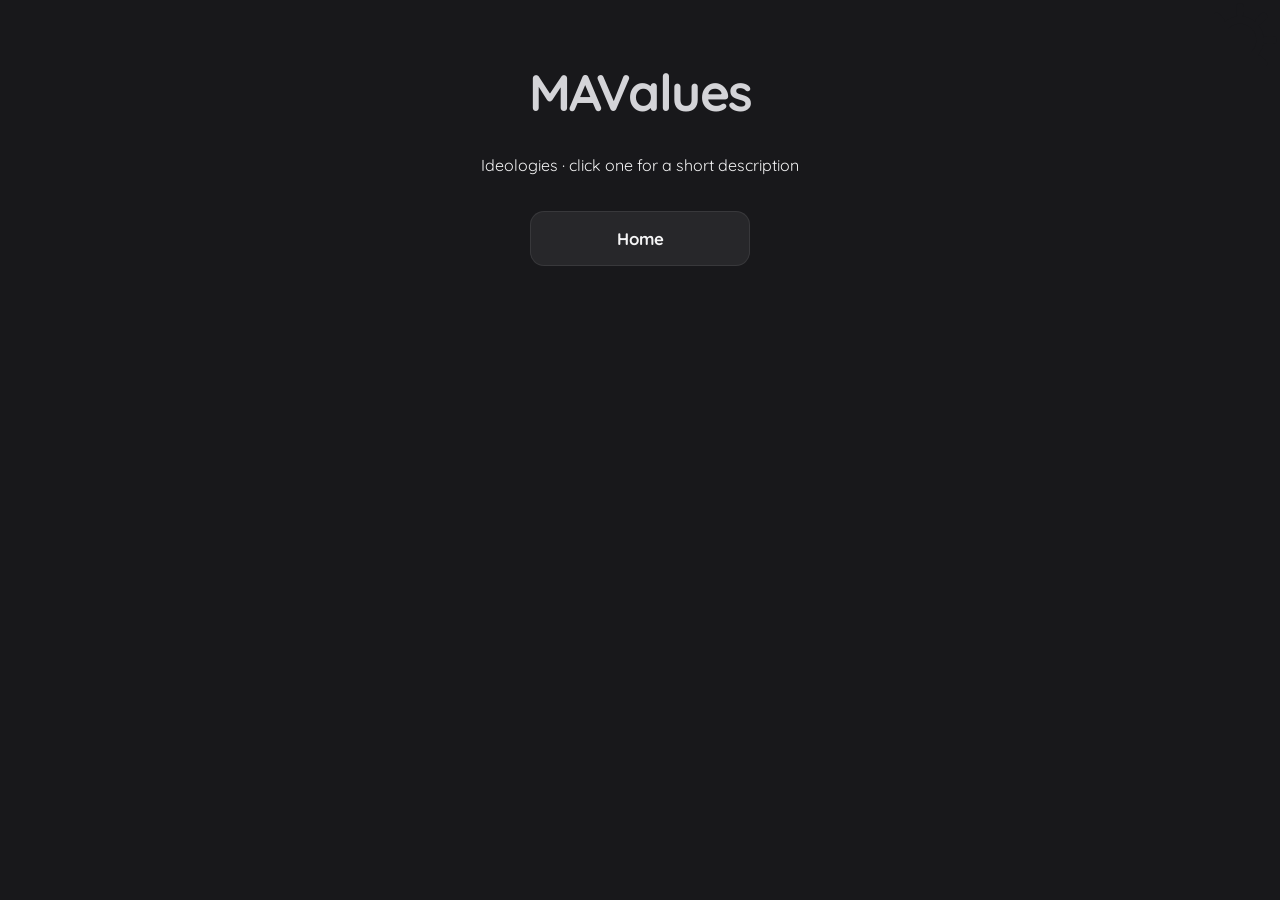
==== ideologies.html @ da21f8c7 "Create ideologies.html" ====
<!DOCTYPE html>
<html lang="en">
<head>
    <meta charset="UTF-8">
    <meta name="viewport" content="width=device-width, initial-scale=1.0">
    <title>MAValues - Ideologies</title>
    <link rel="stylesheet" href="style.css">
</head>
<body>

    <!-- Theme Toggle Corner Button -->
    <button class="theme-toggle-corner" id="theme-toggle" aria-label="Toggle theme">
        <svg viewBox="0 0 24 24">
            <path class="icon-sun" d="M12 2v2m0 16v2M4.93 4.93l1.41 1.41m11.32 11.32l1.41 1.41M2 12h2m16 0h2M4.93 19.07l1.41-1.41m11.32-11.32l1.41-1.41M12 6a6 6 0 100 12 6 6 0 000-12z"></path>
            <path class="icon-moon" d="M21 12.79A9 9 0 1111.21 3 7 7 0 0021 12.79z"></path>
        </svg>
    </button>

    <div class="main-container">
        <div class="title-container"><h1 class="brand">MAValues</h1></div>
        <p class="version-text">Ideologies &middot; click one for a short description</p>
        <div class="catalog" id="catalog"></div>
        <div class="button-container">
            <button onclick="location.href='index.html'">Home</button>
        </div>
    </div>

    <script src="data.js"></script>
    <script>
        document.getElementById('catalog').innerHTML = ideologyGroups.map(g => `
            <div class="catalog-card">
                <button class="catalog-title group-title" data-name="${g.name}" style="border-color:${g.color}">${g.name}</button>
                <div class="chip-row">
                    ${ideologies.filter(i => i.group === g.name).map(i => `<button class="chip" data-name="${i.name}" style="border-color:${i.color}">${i.name}</button>`).join('')}
                </div>
            </div>`).join('');
        document.getElementById('catalog').addEventListener('click', e => {
            const c = e.target.closest('[data-name]');
            if (c) openIdeologyInfo(c.dataset.name);
        });
    </script>
</body>
</html>
---- style.css ----
@import url('https://fonts.googleapis.com/css2?family=Quicksand:wght@300;500;700&display=swap');

:root {
    --bg-color: #18181b;
    --card-bg: #27272a;
    --text-primary: #f4f4f5;
    --text-dim: #a1a1aa;
    --accent-primary: #d4d4d8;
    --accent-soft: #71717a;
    --border-color: rgba(255, 255, 255, 0.08);
    --card-border: rgba(255, 255, 255, 0.05);
    --radius-lg: 28px;
    --radius-sm: 14px;
    --soft-shadow: 0 10px 40px rgba(0, 0, 0, 0.4);
    --hover-shadow: rgba(255, 255, 255, 0.1);
    --corner-fill: #f4f4f5;
    --corner-color: #18181b;
    --smooth-transition: all 0.35s cubic-bezier(0.23, 1, 0.32, 1);
}

[data-theme="light"] {
    --bg-color: #f4f4f6;
    --card-bg: #ffffff;
    --text-primary: #18181b;
    --text-dim: #71717a;
    --accent-primary: #27272a;
    --accent-soft: #e4e4e7;
    --border-color: rgba(0, 0, 0, 0.09);
    --card-border: rgba(0, 0, 0, 0.06);
    --soft-shadow: 0 10px 30px rgba(0, 0, 0, 0.06);
    --hover-shadow: rgba(0, 0, 0, 0.12);
    --corner-fill: #18181b;
    --corner-color: #f4f4f6;
}

.theme-toggle-corner {
    position: fixed;
    top: 0;
    right: 0;
    width: 80px;
    height: 80px;
    border: 0;
    background: transparent;
    cursor: pointer;
    z-index: 9999;
    padding: 0;
    line-height: 0;
    clip-path: polygon(0 0, 100% 0, 100% 100%);
    outline: none;
    -webkit-tap-highlight-color: transparent;
    user-select: none;
}

.theme-toggle-corner:focus,
.theme-toggle-corner:focus-visible,
.theme-toggle-corner:active {
    outline: none;
    box-shadow: none;
}

.theme-toggle-corner svg {
    width: 100%;
    height: 100%;
    fill: var(--corner-fill);
    color: var(--corner-color);
    transition: var(--smooth-transition);
}

.theme-toggle-corner:hover svg {
    transform: scale(1.06);
}

.theme-toggle-corner .icon-sun,
.theme-toggle-corner .icon-moon {
    fill: none;
    stroke: currentColor;
    stroke-width: 2.2;
    stroke-linecap: round;
    stroke-linejoin: round;
}

.theme-toggle-corner .icon-sun {
    display: block;
}
.theme-toggle-corner .icon-moon {
    display: none;
}

[data-theme="light"] .theme-toggle-corner .icon-sun {
    display: none;
}
[data-theme="light"] .theme-toggle-corner .icon-moon {
    display: block;
}

body {
    margin: 0;
    padding: 0;
    min-height: 100vh;
    font-family: 'Quicksand', sans-serif;
    background-color: var(--bg-color);
    color: var(--text-primary);
    display: flex;
    flex-direction: column;
    align-items: center;
}

.main-container {
    width: 100%;
    max-width: 1200px;
    min-height: 100vh;
    padding: 60px 24px;
    box-sizing: border-box;
    display: flex;
    flex-direction: column;
    align-items: center;
}

.title-container {
    display: flex;
    align-items: center;
    gap: 10px;
    margin-bottom: 15px;
}

h1 {
    font-weight: 700;
    font-size: 3.2rem;
    margin: 0;
    color: var(--accent-primary);
    letter-spacing: -1.5px;
    text-align: center;
}

.question-container {
    min-height: 140px;
    margin-bottom: 20px;
    display: flex;
    align-items: center;
    justify-content: center;
    width: 100%;
}

#question {
    background-color: var(--card-bg);
    padding: 35px 50px;
    border-radius: var(--radius-lg);
    font-size: 1.4rem;
    font-weight: 500;
    line-height: 1.5;
    box-shadow: var(--soft-shadow);
    max-width: 800px;
    border: 1px solid var(--card-border);
    text-align: center;
}

button {
    padding: 16px 24px;
    background-color: var(--card-bg);
    border: 1px solid var(--border-color);
    border-radius: var(--radius-sm);
    color: var(--text-primary);
    font-family: inherit;
    font-size: 1.05rem;
    font-weight: 700;
    cursor: pointer;
    transition: var(--smooth-transition);
}

button:hover {
    background-color: var(--text-primary);
    color: var(--bg-color);
    transform: translateY(-2px);
    box-shadow: 0 5px 15px var(--hover-shadow);
}

.description-box {
    background-color: var(--card-bg);
    padding: 24px 30px;
    border-radius: var(--radius-lg);
    text-align: center;
    line-height: 1.7;
    border: 1px solid var(--card-border);
    width: 100%;
    max-width: 800px;
    box-sizing: border-box;
    align-self: center;
    margin-bottom: 30px;
    box-shadow: var(--soft-shadow);
    font-size: 1.1rem;
}

#buttons {
    display: flex;
    flex-direction: column;
    gap: 12px;
    width: 100%;
    max-width: 480px;
    margin-top: 10px;
    margin-bottom: 50px;
}

.button-container {
    display: flex;
    flex-direction: column;
    align-items: center;
    gap: 15px;
    margin-top: 20px;
    margin-bottom: 40px;
    width: 100%;
}

.button-container button {
    width: auto;
    min-width: 220px;
    max-width: 400px;
    text-align: center;
}

.main-results-wrapper {
    display: flex;
    flex-direction: column;
    align-items: center;
    justify-content: center;
    width: 100%;
    padding: 20px 0;
}

#results-container {
    display: grid;
    grid-template-columns: repeat(3, 140px);
    justify-content: center;
    gap: 24px 30px;
    margin-top: 20px;
    margin-bottom: 35px;
    width: 100%;
    box-sizing: border-box;
}

.result-item {
    display: flex;
    flex-direction: column;
    align-items: center;
    justify-content: flex-start;
    width: 140px;
    box-sizing: border-box;
    transition: var(--smooth-transition);
}

.result-icon {
    width: 85px;
    height: 85px;
    border-radius: 50%;
    margin-bottom: 12px;
    box-shadow: 0 5px 15px rgba(0, 0, 0, 0.3);
    transition: var(--smooth-transition);
}

.result-item:hover .result-icon {
    transform: scale(1.08);
}

.result-text {
    font-size: 0.82rem;
    font-weight: 700;
    line-height: 1.25;
    color: var(--text-dim);
    text-transform: uppercase;
    text-align: center;
    width: 100%;
    margin: 0;
}

.label-bubble {
    display: inline-block;
    padding: 14px 40px;
    border-radius: 50px;
    font-weight: 700;
    font-size: 1.8rem;
    color: #ffffff;
    margin: 15px 0;
    box-shadow: 0 4px 20px rgba(0, 0, 0, 0.3);
    text-align: center;
}

.result-header-text {
    font-size: 1.1rem;
    color: var(--text-dim);
    font-weight: 700;
    margin-top: 15px;
    text-transform: uppercase;
    letter-spacing: 1px;
}

@media (max-width: 800px) {
    #results-container {
        grid-template-columns: repeat(3, minmax(0, 1fr));
        gap: 20px 10px;
        max-width: 420px;
    }
    .result-item {
        width: 100% !important;
        max-width: 105px;
    }
    .result-icon {
        width: 70px;
        height: 70px;
    }
    .result-text {
        font-size: 0.68rem;
    }
    h1 {
        font-size: 2.3rem;
    }
}
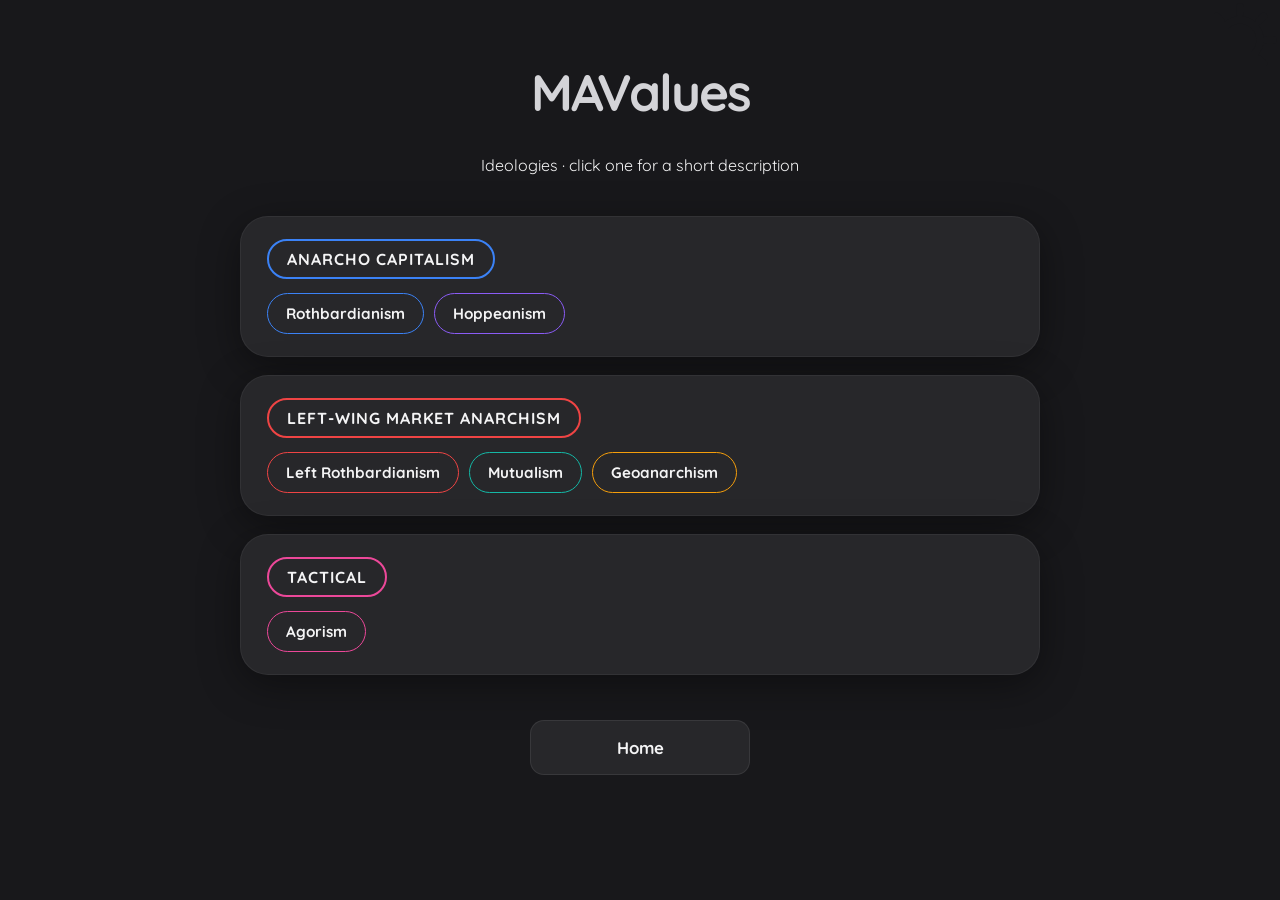
==== commit 1e4bef49: "Update ideologies.html" ====
--- a/ideologies.html
+++ b/ideologies.html
@@ -4,7 +4,501 @@
     <meta charset="UTF-8">
     <meta name="viewport" content="width=device-width, initial-scale=1.0">
     <title>MAValues - Ideologies</title>
-    <link rel="stylesheet" href="style.css">
+    <style>
+@import url('https://fonts.googleapis.com/css2?family=Quicksand:wght@300;500;700&display=swap');
+
+:root {
+    --bg-color: #18181b;
+    --card-bg: #27272a;
+    --text-primary: #f4f4f5;
+    --text-dim: #a1a1aa;
+    --accent-primary: #d4d4d8;
+    --accent-soft: #71717a;
+    --border-color: rgba(255, 255, 255, 0.08);
+    --card-border: rgba(255, 255, 255, 0.05);
+    --radius-lg: 28px;
+    --radius-sm: 14px;
+    --soft-shadow: 0 10px 40px rgba(0, 0, 0, 0.4);
+    --hover-shadow: rgba(255, 255, 255, 0.1);
+    --corner-fill: #f4f4f5;
+    --corner-color: #18181b;
+    --smooth-transition: all 0.35s cubic-bezier(0.23, 1, 0.32, 1);
+}
+
+[data-theme="light"] {
+    --bg-color: #f4f4f6;
+    --card-bg: #ffffff;
+    --text-primary: #18181b;
+    --text-dim: #71717a;
+    --accent-primary: #27272a;
+    --accent-soft: #e4e4e7;
+    --border-color: rgba(0, 0, 0, 0.09);
+    --card-border: rgba(0, 0, 0, 0.06);
+    --soft-shadow: 0 10px 30px rgba(0, 0, 0, 0.06);
+    --hover-shadow: rgba(0, 0, 0, 0.12);
+    --corner-fill: #18181b;
+    --corner-color: #f4f4f6;
+}
+
+.theme-toggle-corner {
+    position: fixed;
+    top: 0;
+    right: 0;
+    width: 80px;
+    height: 80px;
+    border: 0;
+    background: transparent;
+    cursor: pointer;
+    z-index: 9999;
+    padding: 0;
+    line-height: 0;
+    clip-path: polygon(0 0, 100% 0, 100% 100%);
+    outline: none;
+    -webkit-tap-highlight-color: transparent;
+    user-select: none;
+}
+
+.theme-toggle-corner:focus,
+.theme-toggle-corner:focus-visible,
+.theme-toggle-corner:active {
+    outline: none;
+    box-shadow: none;
+}
+
+.theme-toggle-corner svg {
+    width: 100%;
+    height: 100%;
+    fill: var(--corner-fill);
+    color: var(--corner-color);
+    transition: var(--smooth-transition);
+}
+
+.theme-toggle-corner:hover svg {
+    transform: scale(1.06);
+}
+
+.theme-toggle-corner .icon-sun,
+.theme-toggle-corner .icon-moon {
+    fill: none;
+    stroke: currentColor;
+    stroke-width: 2.2;
+    stroke-linecap: round;
+    stroke-linejoin: round;
+}
+
+.theme-toggle-corner .icon-sun {
+    display: block;
+}
+.theme-toggle-corner .icon-moon {
+    display: none;
+}
+
+[data-theme="light"] .theme-toggle-corner .icon-sun {
+    display: none;
+}
+[data-theme="light"] .theme-toggle-corner .icon-moon {
+    display: block;
+}
+
+body {
+    margin: 0;
+    padding: 0;
+    min-height: 100vh;
+    font-family: 'Quicksand', sans-serif;
+    background-color: var(--bg-color);
+    color: var(--text-primary);
+    display: flex;
+    flex-direction: column;
+    align-items: center;
+}
+
+.main-container {
+    width: 100%;
+    max-width: 1200px;
+    min-height: 100vh;
+    padding: 60px 24px;
+    box-sizing: border-box;
+    display: flex;
+    flex-direction: column;
+    align-items: center;
+}
+
+.title-container {
+    display: flex;
+    align-items: center;
+    gap: 10px;
+    margin-bottom: 15px;
+}
+
+h1 {
+    font-weight: 700;
+    font-size: 3.2rem;
+    margin: 0;
+    color: var(--accent-primary);
+    letter-spacing: -1.5px;
+    text-align: center;
+}
+
+.question-container {
+    min-height: 140px;
+    margin-bottom: 20px;
+    display: flex;
+    align-items: center;
+    justify-content: center;
+    width: 100%;
+}
+
+#question {
+    background-color: var(--card-bg);
+    padding: 35px 50px;
+    border-radius: var(--radius-lg);
+    font-size: 1.4rem;
+    font-weight: 500;
+    line-height: 1.5;
+    box-shadow: var(--soft-shadow);
+    max-width: 800px;
+    border: 1px solid var(--card-border);
+    text-align: center;
+}
+
+button {
+    padding: 16px 24px;
+    background-color: var(--card-bg);
+    border: 1px solid var(--border-color);
+    border-radius: var(--radius-sm);
+    color: var(--text-primary);
+    font-family: inherit;
+    font-size: 1.05rem;
+    font-weight: 700;
+    cursor: pointer;
+    transition: var(--smooth-transition);
+}
+
+button:hover {
+    background-color: var(--text-primary);
+    color: var(--bg-color);
+    transform: translateY(-2px);
+    box-shadow: 0 5px 15px var(--hover-shadow);
+}
+
+.description-box {
+    background-color: var(--card-bg);
+    padding: 24px 30px;
+    border-radius: var(--radius-lg);
+    text-align: center;
+    line-height: 1.7;
+    border: 1px solid var(--card-border);
+    width: 100%;
+    max-width: 800px;
+    box-sizing: border-box;
+    align-self: center;
+    margin-bottom: 30px;
+    box-shadow: var(--soft-shadow);
+    font-size: 1.1rem;
+}
+
+#buttons {
+    display: flex;
+    flex-direction: column;
+    gap: 12px;
+    width: 100%;
+    max-width: 480px;
+    margin-top: 10px;
+    margin-bottom: 50px;
+}
+
+.button-container {
+    display: flex;
+    flex-direction: column;
+    align-items: center;
+    gap: 15px;
+    margin-top: 20px;
+    margin-bottom: 40px;
+    width: 100%;
+}
+
+.button-container button {
+    width: auto;
+    min-width: 220px;
+    max-width: 400px;
+    text-align: center;
+}
+
+.main-results-wrapper {
+    display: flex;
+    flex-direction: column;
+    align-items: center;
+    justify-content: center;
+    width: 100%;
+    padding: 20px 0;
+}
+
+#results-container {
+    display: grid;
+    grid-template-columns: repeat(3, 140px);
+    justify-content: center;
+    gap: 24px 30px;
+    margin-top: 20px;
+    margin-bottom: 35px;
+    width: 100%;
+    box-sizing: border-box;
+}
+
+.result-item {
+    display: flex;
+    flex-direction: column;
+    align-items: center;
+    justify-content: flex-start;
+    width: 140px;
+    box-sizing: border-box;
+    transition: var(--smooth-transition);
+}
+
+.result-icon {
+    width: 85px;
+    height: 85px;
+    border-radius: 50%;
+    margin-bottom: 12px;
+    box-shadow: 0 5px 15px rgba(0, 0, 0, 0.3);
+    transition: var(--smooth-transition);
+}
+
+.result-item:hover .result-icon {
+    transform: scale(1.08);
+}
+
+.result-text {
+    font-size: 0.82rem;
+    font-weight: 700;
+    line-height: 1.25;
+    color: var(--text-dim);
+    text-transform: uppercase;
+    text-align: center;
+    width: 100%;
+    margin: 0;
+}
+
+.label-bubble {
+    display: inline-block;
+    padding: 14px 40px;
+    border-radius: 50px;
+    font-weight: 700;
+    font-size: 1.8rem;
+    color: #ffffff;
+    margin: 15px 0;
+    box-shadow: 0 4px 20px rgba(0, 0, 0, 0.3);
+    text-align: center;
+}
+
+.result-header-text {
+    font-size: 1.1rem;
+    color: var(--text-dim);
+    font-weight: 700;
+    margin-top: 15px;
+    text-transform: uppercase;
+    letter-spacing: 1px;
+}
+
+@media (max-width: 800px) {
+    #results-container {
+        grid-template-columns: repeat(3, minmax(0, 1fr));
+        gap: 20px 10px;
+        max-width: 420px;
+    }
+    .result-item {
+        width: 100% !important;
+        max-width: 105px;
+    }
+    .result-icon {
+        width: 70px;
+        height: 70px;
+    }
+    .result-text {
+        font-size: 0.68rem;
+    }
+    h1 {
+        font-size: 2.3rem;
+    }
+}
+
+/* ---------- MAValues additions ---------- */
+.brand {
+    letter-spacing: -2px;
+}
+
+.results-heading {
+    font-weight: 700;
+    font-size: 1.6rem;
+    margin: 0 0 6px;
+    color: var(--text-primary);
+    text-align: center;
+}
+
+.result-item,
+.label-bubble,
+.bar-row,
+.chip {
+    cursor: pointer;
+}
+
+.result-text {
+    text-transform: none;
+    font-size: 0.9rem;
+    color: var(--text-primary);
+}
+
+.bars {
+    width: 100%;
+    max-width: 320px;
+    margin: 0 auto;
+}
+
+.bar-row {
+    margin: 8px 0;
+    text-align: left;
+}
+
+.bar-label {
+    display: flex;
+    justify-content: space-between;
+    font-size: 0.85rem;
+    color: var(--text-primary);
+}
+
+.bar-track {
+    height: 6px;
+    border-radius: 3px;
+    background: rgba(128, 128, 128, 0.25);
+    overflow: hidden;
+}
+
+.bar-fill {
+    height: 100%;
+}
+
+/* Values / Ideologies screens */
+.catalog {
+    width: 100%;
+    max-width: 800px;
+    display: flex;
+    flex-direction: column;
+    gap: 18px;
+    margin: 25px 0;
+}
+
+.catalog-card {
+    background-color: var(--card-bg);
+    border: 1px solid var(--card-border);
+    border-radius: var(--radius-lg);
+    box-shadow: var(--soft-shadow);
+    padding: 22px 26px;
+}
+
+.catalog-title {
+    font-size: 0.95rem;
+    font-weight: 700;
+    text-transform: uppercase;
+    letter-spacing: 1px;
+    color: var(--text-dim);
+    margin-bottom: 14px;
+}
+
+.group-title {
+    background: transparent;
+    border-width: 2px;
+    border-style: solid;
+    color: var(--text-primary);
+    padding: 8px 18px;
+    border-radius: 50px;
+    font-size: 1rem;
+}
+
+.chip-row {
+    display: flex;
+    flex-wrap: wrap;
+    gap: 10px;
+}
+
+.chip {
+    padding: 10px 18px;
+    font-size: 0.95rem;
+    border-radius: 50px;
+}
+
+/* Popup menu */
+.info-overlay {
+    position: fixed;
+    inset: 0;
+    background: rgba(0, 0, 0, 0.45);
+    display: flex;
+    align-items: center;
+    justify-content: center;
+    z-index: 10000;
+    padding: 20px;
+    box-sizing: border-box;
+}
+
+.info-menu {
+    position: relative;
+    background-color: var(--card-bg);
+    color: var(--text-primary);
+    border: 1px solid var(--card-border);
+    border-radius: var(--radius-lg);
+    box-shadow: var(--soft-shadow);
+    width: 100%;
+    max-width: 380px;
+    padding: 26px 26px 22px;
+    box-sizing: border-box;
+    overflow: hidden;
+    text-align: left;
+}
+
+.info-bar {
+    position: absolute;
+    top: 0;
+    left: 0;
+    right: 0;
+    height: 6px;
+}
+
+.info-close {
+    position: absolute;
+    top: 12px;
+    right: 12px;
+    padding: 0;
+    width: 32px;
+    height: 32px;
+    border-radius: 50%;
+    font-size: 1.3rem;
+    line-height: 1;
+}
+
+.info-title {
+    font-size: 1.3rem;
+    font-weight: 700;
+    padding-right: 34px;
+}
+
+.info-sub {
+    font-size: 0.75rem;
+    font-weight: 700;
+    text-transform: uppercase;
+    letter-spacing: 1px;
+    color: var(--text-dim);
+    margin-top: 4px;
+}
+
+.info-desc {
+    font-size: 1rem;
+    line-height: 1.6;
+    margin: 14px 0 0;
+}
+
+@media (max-width: 800px) {
+    .result-text { font-size: 0.75rem; }
+}
+
+</style>
 </head>
 <body>
 
@@ -25,7 +519,167 @@
         </div>
     </div>
 
-    <script src="data.js"></script>
+    <script>
+// ======================================================================
+// MAValues shared data: categories, values, ideologies, people, popup menu
+// ======================================================================
+
+const categoryNames = {
+    culture: "Culture", property: "Property", ip: "Intellectual Property",
+    capital: "Capital and Wealth", workplace: "Workplace Structure",
+    tactic: "Tactic", price: "Price determination"
+};
+
+// Categories and their values (exactly as specified) + short descriptions
+const categoryValues = {
+    culture: [
+        { name: "Progressive", desc: "Society should keep moving forward and leave outdated traditions behind in favour of greater liberty." },
+        { name: "Moderate", desc: "Progress is welcome, but cultural bonds and inherited customs still matter and should be preserved." },
+        { name: "Conservatve", desc: "Social change should be slowed or resisted; tradition and established norms are worth defending." },
+        { name: "Traditionalist", desc: "Society should return to the lifestyle and values of our ancestors." }
+    ],
+    property: [
+        { name: "Georgism", desc: "Unused natural land belongs to everyone equally; those who hold it exclusively owe the community for that privilege." },
+        { name: "Lockean Homesteading", desc: "Unowned land becomes property by mixing your labour with it, and ownership then stays with you, even if you stop using it." },
+        { name: "Constructive Occupancy", desc: "Abandoned land can be re-homesteaded by someone else, even if it is still claimed by an owner who does not use it." },
+        { name: "Occupancy & Use", desc: "Property is legitimate only while you actually occupy and use it; absentee landlords have no valid claim." }
+    ],
+    ip: [
+        { name: "Anti-IP", desc: "Ideas are not scarce, so nobody should be able to restrict what others produce or use. Patents and copyrights are illegitimate." },
+        { name: "Propertiary IP", desc: "Creators own what they create and others should not copy it without the creator's consent." }
+    ],
+    capital: [
+        { name: "Freed Markets", desc: "Today's capitalism is a product of statism and causes inequality; removing state privilege lets free markets spread wealth and power." },
+        { name: "Full Capitalism", desc: "Capitalism is simply voluntary exchange between individuals; big companies would adapt or collapse in a free society, and their owners are legitimate." },
+        { name: "Cronyism", desc: "Powerful companies may rely on the state to protect themselves and restrict their rivals." }
+    ],
+    workplace: [
+        { name: "Hierarchial", desc: "The current boss-and-employee workplace structure should be kept." },
+        { name: "Horizontal Self-Employment", desc: "Workers are their own bosses, working independently or in flat co-operatives and collectively hiring and firing within their sector." },
+        { name: "Democratic Workplace", desc: "Workers should democratically elect their bosses every few years." },
+        { name: "Unionism", desc: "Worker unions are preferable to individual labour; workers bargain and organise collectively." }
+    ],
+    tactic: [
+        { name: "Counter Economics", desc: "Starve the state by trading in the black and grey market and ignoring its rules and taxes." },
+        { name: "Revolution", desc: "The state must be overthrown directly rather than slowly starved or reformed." },
+        { name: "Democracy", desc: "Use the present political landscape: popularise the ideas through elections and the democratic system." }
+    ],
+    price: [
+        { name: "Supply & Demand", desc: "Prices are set by buyers and sellers through the market." },
+        { name: "Labor Input", desc: "Prices should be determined by how much labour is put into a product." }
+    ]
+};
+
+// Quick lookup: value name -> description
+const valueDescriptions = {};
+for (const k in categoryValues) categoryValues[k].forEach(v => valueDescriptions[v.name] = v.desc);
+
+// Ideologies. A profile value can be an array = several acceptable positions.
+const ideologies = [
+    { name: "Rothbardianism", color: "#3b82f6", group: "Anarcho Capitalism",
+      desc: "Anarcho-capitalism in the tradition of Murray Rothbard: natural-law property rights, strict Lockean homesteading, and private firms in a fully free market.",
+      profile: { culture: "Moderate", property: "Lockean Homesteading", ip: "Anti-IP", capital: "Full Capitalism", workplace: "Hierarchial", tactic: "Counter Economics", price: "Supply & Demand" } },
+    { name: "Hoppeanism", color: "#8b5cf6", group: "Anarcho Capitalism",
+      desc: "Anarcho-capitalism in the tradition of Hans-Hermann Hoppe: private property with a strongly traditionalist view of culture and social order.",
+      profile: { culture: "Traditionalist", property: "Lockean Homesteading", ip: "Anti-IP", capital: "Full Capitalism", workplace: "Hierarchial", tactic: "Counter Economics", price: "Supply & Demand" } },
+    { name: "Left Rothbardianism", color: "#ef4444", group: "Left-Wing Market Anarchism",
+      desc: "Keeps Rothbardian homesteading and market exchange but pairs them with progressive culture, freed markets and independent, self-managed work.",
+      profile: { culture: "Progressive", property: ["Lockean Homesteading", "Constructive Occupancy"], ip: "Anti-IP", capital: "Freed Markets", workplace: "Horizontal Self-Employment", tactic: "Counter Economics", price: "Supply & Demand" } },
+    { name: "Mutualism", color: "#14b8a6", group: "Left-Wing Market Anarchism",
+      desc: "Market anarchism built on occupancy-and-use property, worker associations and the idea that prices should reflect the labour put into goods.",
+      profile: { culture: ["Progressive", "Moderate"], property: "Occupancy & Use", ip: "Anti-IP", capital: "Freed Markets", workplace: ["Democratic Workplace", "Unionism"], tactic: ["Democracy", "Counter Economics"], price: "Labor Input" } },
+    { name: "Geoanarchism", color: "#f59e0b", group: "Left-Wing Market Anarchism",
+      desc: "Market anarchism that treats land as a common inheritance: unused natural land belongs to everyone equally, as in Georgism.",
+      profile: { culture: "Moderate", property: "Georgism", ip: "Anti-IP", capital: "Freed Markets", workplace: "Horizontal Self-Employment", tactic: "Counter Economics", price: "Supply & Demand" } },
+    { name: "Agorism", color: "#ec4899", group: "Tactical",
+      desc: "A strategy-first ideology: build a stateless society through counter-economics, trading on the black market until the state is starved.",
+      profile: { culture: "Moderate", property: "Occupancy & Use", ip: "Anti-IP", capital: "Freed Markets", workplace: "Horizontal Self-Employment", tactic: "Counter Economics", price: "Supply & Demand" } }
+];
+
+// The three ideology groups shown on the Ideologies screen
+const ideologyGroups = [
+    { name: "Anarcho Capitalism", color: "#3b82f6",
+      desc: "Stateless society organised around private property, full capitalism and voluntary exchange, with hierarchical firms seen as legitimate." },
+    { name: "Left-Wing Market Anarchism", color: "#ef4444",
+      desc: "Markets without a state, combined with a critique of today's capitalism, concern for equality, and more worker-friendly and land-friendly property norms." },
+    { name: "Tactical", color: "#ec4899",
+      desc: "Ideologies defined mainly by how to reach a free society (the strategy) rather than by a particular property or workplace system." }
+];
+
+// People shown in results
+const people = [
+    { name: "Hans-Hermann Hoppe", color: "#8b5cf6",
+      desc: "Austrian-school economist and philosopher; anarcho-capitalist known for his argumentation ethics and traditionalist social views.",
+      profile: { culture: "Traditionalist", property: "Lockean Homesteading", ip: "Anti-IP", capital: "Full Capitalism", workplace: "Hierarchial", tactic: "Counter Economics", price: "Supply & Demand" } },
+    { name: "Murray Rothbard", color: "#3b82f6",
+      desc: "Economist and political theorist who founded modern anarcho-capitalism, combining Austrian economics with natural-rights property theory.",
+      profile: { culture: "Moderate", property: "Lockean Homesteading", ip: "Anti-IP", capital: "Full Capitalism", workplace: "Hierarchial", tactic: ["Democracy", "Counter Economics"], price: "Supply & Demand" } },
+    { name: "SEK3", color: "#ec4899",
+      desc: "Samuel Edward Konkin III, founder of agorism and the theory of counter-economics as a path to a stateless society.",
+      profile: { culture: "Progressive", property: "Lockean Homesteading", ip: "Anti-IP", capital: "Freed Markets", workplace: "Horizontal Self-Employment", tactic: "Counter Economics", price: "Supply & Demand" } },
+    { name: "Proudhon", color: "#14b8a6",
+      desc: "Pierre-Joseph Proudhon, the first self-declared anarchist and father of mutualism, famous for \"property is theft\" and for worker associations.",
+      profile: { culture: "Conservatve", property: "Occupancy & Use", ip: "Anti-IP", capital: "Freed Markets", workplace: ["Democratic Workplace", "Unionism"], tactic: "Democracy", price: "Labor Input" } },
+    { name: "Benjamin Tucker", color: "#f59e0b",
+      desc: "American individualist anarchist and editor of Liberty; defended mutual banking, the labour theory of value and the \"cost the limit of price\" principle.",
+      profile: { culture: "Moderate", property: "Occupancy & Use", ip: ["Anti-IP", "Propertiary IP"], capital: "Freed Markets", workplace: "Horizontal Self-Employment", tactic: "Counter Economics", price: "Labor Input" } },
+    { name: "Ludwig von Mises", color: "#22c55e",
+      desc: "Leading Austrian-school economist and classical liberal who defended free markets and economic calculation, though he was not an anarchist.",
+      profile: { culture: "Moderate", property: "Lockean Homesteading", ip: "Propertiary IP", capital: "Full Capitalism", workplace: "Hierarchial", tactic: "Democracy", price: "Supply & Demand" } }
+];
+
+// ---------------- Popup menu (click a value / ideology / person) ----------------
+function openInfo(title, subtitle, desc, color) {
+    closeInfo();
+    const overlay = document.createElement('div');
+    overlay.className = 'info-overlay';
+    overlay.id = 'info-overlay';
+    overlay.innerHTML = `
+        <div class="info-menu" role="dialog" aria-modal="true">
+            <div class="info-bar" style="background:${color || 'var(--accent-soft)'}"></div>
+            <button class="info-close" aria-label="Close">&times;</button>
+            <div class="info-title"></div>
+            ${subtitle ? '<div class="info-sub"></div>' : ''}
+            <p class="info-desc"></p>
+        </div>`;
+    overlay.querySelector('.info-title').textContent = title;
+    if (subtitle) overlay.querySelector('.info-sub').textContent = subtitle;
+    overlay.querySelector('.info-desc').textContent = desc;
+    overlay.addEventListener('click', e => { if (e.target === overlay) closeInfo(); });
+    overlay.querySelector('.info-close').addEventListener('click', closeInfo);
+    document.body.appendChild(overlay);
+}
+function closeInfo() {
+    const o = document.getElementById('info-overlay');
+    if (o) o.remove();
+}
+document.addEventListener('keydown', e => { if (e.key === 'Escape') closeInfo(); });
+
+const openValueInfo = (name, catKey) => openInfo(name, catKey ? categoryNames[catKey] : "Value", valueDescriptions[name] || "", null);
+const openIdeologyInfo = name => {
+    const i = ideologies.find(x => x.name === name);
+    if (i) return openInfo(i.name, "Ideology · " + i.group, i.desc, i.color);
+    const g = ideologyGroups.find(x => x.name === name);
+    if (g) openInfo(g.name, "Ideology group", g.desc, g.color);
+};
+const openPersonInfo = name => {
+    const p = people.find(x => x.name === name);
+    if (p) openInfo(p.name, "Person", p.desc, p.color);
+};
+
+// Theme toggle (shared)
+(function () {
+    const themeToggle = document.getElementById('theme-toggle');
+    const htmlElement = document.documentElement;
+    htmlElement.setAttribute('data-theme', localStorage.getItem('theme') || 'dark');
+    if (themeToggle) themeToggle.addEventListener('click', () => {
+        const next = htmlElement.getAttribute('data-theme') === 'dark' ? 'light' : 'dark';
+        htmlElement.setAttribute('data-theme', next);
+        localStorage.setItem('theme', next);
+    });
+})();
+
+</script>
     <script>
         document.getElementById('catalog').innerHTML = ideologyGroups.map(g => `
             <div class="catalog-card">
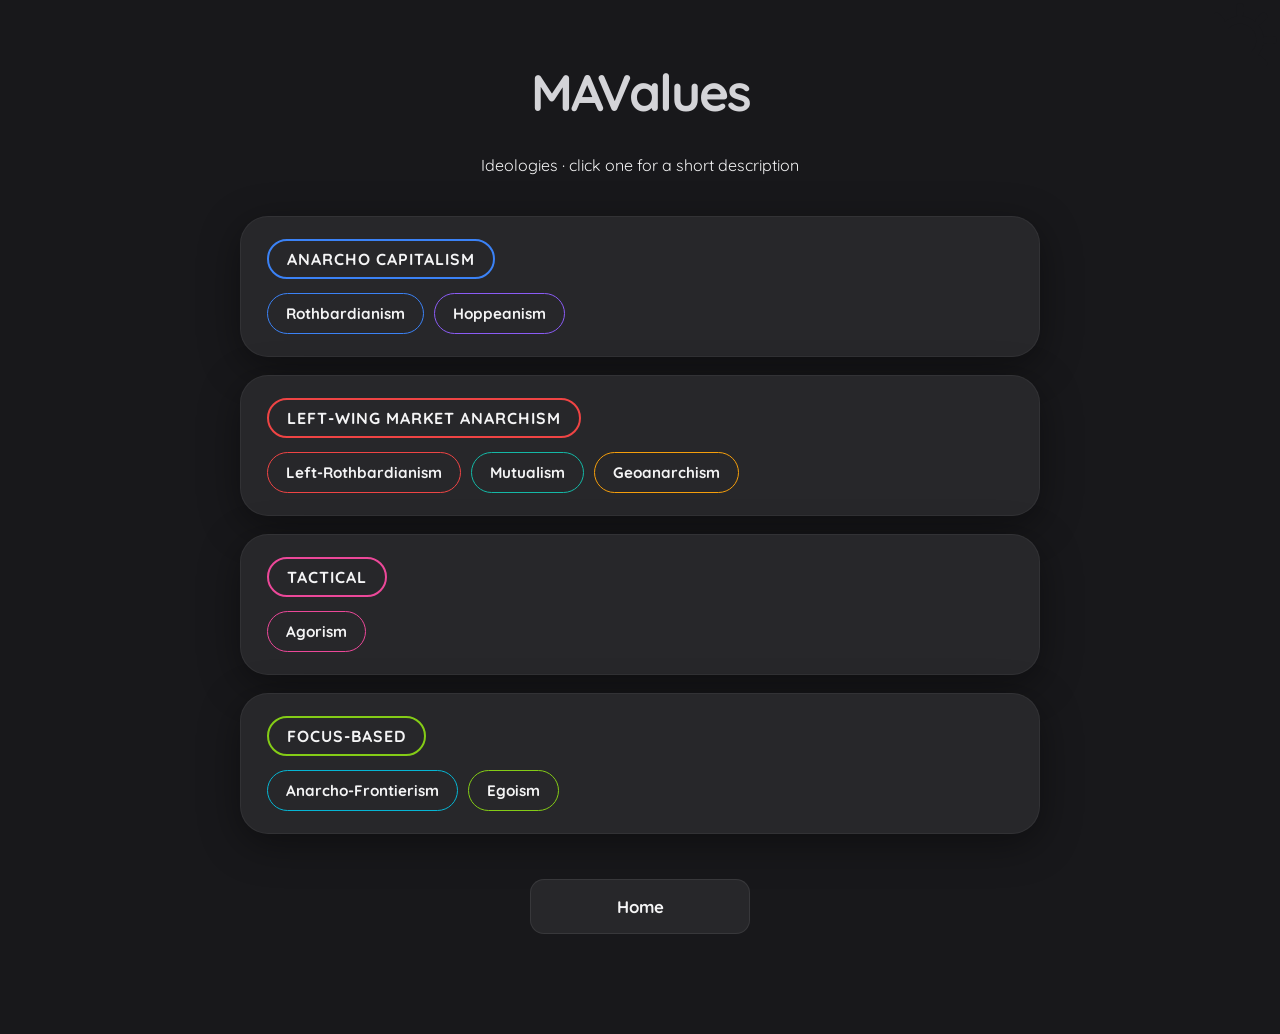
==== commit 24b479c8: "Update ideologies with new financing and focus options" ====
--- a/ideologies.html
+++ b/ideologies.html
@@ -498,6 +498,164 @@
     .result-text { font-size: 0.75rem; }
 }
 
+
+/* ---------- Added: agree/disagree colours, back button ---------- */
+#buttons .btn-agree {
+    background-color: rgba(74, 163, 112, 0.16);
+    border-color: rgba(74, 163, 112, 0.45);
+}
+#buttons .btn-agree:hover {
+    background-color: rgba(74, 163, 112, 0.45);
+    border-color: rgba(74, 163, 112, 0.8);
+    color: var(--text-primary);
+    box-shadow: 0 5px 15px rgba(74, 163, 112, 0.25);
+}
+#buttons .btn-disagree {
+    background-color: rgba(212, 90, 90, 0.16);
+    border-color: rgba(212, 90, 90, 0.45);
+}
+#buttons .btn-disagree:hover {
+    background-color: rgba(212, 90, 90, 0.45);
+    border-color: rgba(212, 90, 90, 0.8);
+    color: var(--text-primary);
+    box-shadow: 0 5px 15px rgba(212, 90, 90, 0.25);
+}
+.back-wrap {
+    margin-top: -20px;
+    margin-bottom: 40px;
+}
+.back-btn {
+    padding: 10px 22px;
+    font-size: 0.95rem;
+    background: transparent;
+    color: var(--text-dim);
+}
+
+/* ---------- Added: value tiles (values.html) ---------- */
+.tile-row {
+    display: flex;
+    flex-wrap: wrap;
+    gap: 22px 16px;
+}
+.value-tile {
+    display: flex;
+    flex-direction: column;
+    align-items: center;
+    width: 110px;
+    cursor: pointer;
+    transition: var(--smooth-transition);
+}
+.value-tile .result-icon {
+    width: 72px;
+    height: 72px;
+    margin-bottom: 8px;
+}
+.value-tile:hover .result-icon {
+    transform: scale(1.08);
+}
+.value-tile .result-text {
+    font-size: 0.82rem;
+}
+
+/* ---------- Added: closest matches box (results.html) ---------- */
+.match-box {
+    position: relative;
+    width: 100%;
+    max-width: 420px;
+    margin: 12px auto 30px;
+    background-color: color-mix(in srgb, var(--card-bg) 70%, var(--bg-color));
+    border: 1px solid var(--card-border);
+    border-radius: var(--radius-lg);
+    overflow: hidden;
+    box-sizing: border-box;
+}
+.match-strip {
+    position: absolute;
+    left: 0;
+    top: 0;
+    bottom: 0;
+    width: 5px;
+    display: flex;
+    flex-direction: column;
+}
+.match-strip span { flex: 1; }
+.match-half {
+    display: flex;
+    align-items: center;
+    gap: 14px;
+    padding: 16px 16px 16px 24px;
+}
+.match-divider {
+    height: 1px;
+    background: var(--border-color);
+}
+.match-img {
+    width: 66px;
+    height: 44px;
+    object-fit: cover;
+    border-radius: 8px;
+    flex-shrink: 0;
+}
+.match-img.match-person-img {
+    width: 44px;
+    border-radius: 50%;
+    margin: 0 11px;
+}
+.match-info {
+    flex: 1;
+    min-width: 0;
+    cursor: pointer;
+    text-align: left;
+}
+.match-label {
+    font-size: 0.7rem;
+    font-weight: 700;
+    letter-spacing: 1px;
+    text-transform: uppercase;
+    color: var(--text-dim);
+}
+.match-name {
+    font-size: 1.1rem;
+    font-weight: 700;
+    line-height: 1.25;
+}
+.match-pct {
+    font-size: 0.85rem;
+    color: var(--text-dim);
+}
+.match-next {
+    width: 34px;
+    height: 34px;
+    padding: 0;
+    flex-shrink: 0;
+    border-radius: 50%;
+    display: flex;
+    align-items: center;
+    justify-content: center;
+}
+.match-next svg {
+    width: 16px;
+    height: 16px;
+    fill: none;
+    stroke: currentColor;
+    stroke-width: 2.5;
+    stroke-linecap: round;
+    stroke-linejoin: round;
+}
+
+/* ---------- Added: flag in popup ---------- */
+.info-flag {
+    width: 150px;
+    height: 100px;
+    object-fit: cover;
+    border-radius: 12px;
+}
+.info-flag.info-person {
+    width: 96px;
+    height: 96px;
+    border-radius: 50%;
+}
+
 </style>
 </head>
 <body>
@@ -520,54 +678,72 @@
     </div>
 
     <script>
+
 // ======================================================================
 // MAValues shared data: categories, values, ideologies, people, popup menu
 // ======================================================================
 
 const categoryNames = {
-    culture: "Culture", property: "Property", ip: "Intellectual Property",
+    culture: "Culture", property: "Property", financing: "Financing", pricing: "Pricing",
     capital: "Capital and Wealth", workplace: "Workplace Structure",
-    tactic: "Tactic", price: "Price determination"
+    tactic: "Tactic", communities: "Communities", wage: "Wage Model", focus: "Focus"
 };
 
-// Categories and their values (exactly as specified) + short descriptions
+// Categories and their values + short descriptions
 const categoryValues = {
     culture: [
         { name: "Progressive", desc: "Society should keep moving forward and leave outdated traditions behind in favour of greater liberty." },
         { name: "Moderate", desc: "Progress is welcome, but cultural bonds and inherited customs still matter and should be preserved." },
-        { name: "Conservatve", desc: "Social change should be slowed or resisted; tradition and established norms are worth defending." },
+        { name: "Conservative", desc: "Social change should be slowed or resisted; tradition and established norms are worth defending." },
         { name: "Traditionalist", desc: "Society should return to the lifestyle and values of our ancestors." }
     ],
     property: [
-        { name: "Georgism", desc: "Unused natural land belongs to everyone equally; those who hold it exclusively owe the community for that privilege." },
-        { name: "Lockean Homesteading", desc: "Unowned land becomes property by mixing your labour with it, and ownership then stays with you, even if you stop using it." },
-        { name: "Constructive Occupancy", desc: "Abandoned land can be re-homesteaded by someone else, even if it is still claimed by an owner who does not use it." },
-        { name: "Occupancy & Use", desc: "Property is legitimate only while you actually occupy and use it; absentee landlords have no valid claim." }
+        { name: "Lockean Homesteading", desc: "Property is land you homestead or buy, and it remains yours until you voluntarily transfer ownership of it, even if you stop using it." },
+        { name: "Constructive Occupancy", desc: "Property is land you live in, use or actively finance and maintain; if you abandon it, anyone else can rehomestead it." },
+        { name: "Occupancy & Use", desc: "There is no private property, only possession of what you actively live in or use; if you stop using it yourself, anyone else can rehomestead it." }
     ],
-    ip: [
-        { name: "Anti-IP", desc: "Ideas are not scarce, so nobody should be able to restrict what others produce or use. Patents and copyrights are illegitimate." },
-        { name: "Propertiary IP", desc: "Creators own what they create and others should not copy it without the creator's consent." }
+    financing: [
+        { name: "Payment for Usage", desc: "Public property is financed by its users: you directly or indirectly pay a price set by the property owner for everything you use." },
+        { name: "Mutual Credit", desc: "Public property is financed from a mutual community bank based on voluntary donations." },
+        { name: "Land Value Tax", desc: "Public property is financed by a Land Value Tax on unimproved property." }
+    ],
+    pricing: [
+        { name: "Profit-Based Supply & Demand", desc: "Prices are set by consumers and sellers competing with each other through supply and demand." },
+        { name: "Cost-Driven Supply & Demand", desc: "In an absolutely free market prices correspond to the cost of production and labour, leaving little to no space for profit, while still relying on supply and demand." },
+        { name: "Labour Theory of Value", desc: "Prices should be based on the time of production and the labour needed to produce the product." }
     ],
     capital: [
-        { name: "Freed Markets", desc: "Today's capitalism is a product of statism and causes inequality; removing state privilege lets free markets spread wealth and power." },
-        { name: "Full Capitalism", desc: "Capitalism is simply voluntary exchange between individuals; big companies would adapt or collapse in a free society, and their owners are legitimate." },
-        { name: "Cronyism", desc: "Powerful companies may rely on the state to protect themselves and restrict their rivals." }
+        { name: "Freed Markets", desc: "Capitalism is not free exchange between individuals but a system that needs the state to function; without the state it turns into freed markets." },
+        { name: "Capitalism", desc: "Capitalism is the free exchange between individuals with no state intervention; with the state it turns into cronyism." }
     ],
     workplace: [
-        { name: "Hierarchial", desc: "The current boss-and-employee workplace structure should be kept." },
-        { name: "Horizontal Self-Employment", desc: "Workers are their own bosses, working independently or in flat co-operatives and collectively hiring and firing within their sector." },
-        { name: "Democratic Workplace", desc: "Workers should democratically elect their bosses every few years." },
-        { name: "Unionism", desc: "Worker unions are preferable to individual labour; workers bargain and organise collectively." }
+        { name: "Hierarchical", desc: "Hierarchies stay intact: business owners have full control over all of their workers." },
+        { name: "Horizontal Self-Employment", desc: "The workplace becomes heterarchical, with workers deciding together about decisions in their own area." },
+        { name: "Democratic Workplace", desc: "The workplace becomes heterarchical, with workers democratically deciding over important decisions." },
+        { name: "Unionism", desc: "Hierarchies stay intact, with worker unions making compromises with company owners over important decisions." }
     ],
     tactic: [
         { name: "Counter Economics", desc: "Starve the state by trading in the black and grey market and ignoring its rules and taxes." },
-        { name: "Revolution", desc: "The state must be overthrown directly rather than slowly starved or reformed." },
-        { name: "Democracy", desc: "Use the present political landscape: popularise the ideas through elections and the democratic system." }
+        { name: "Revolution", desc: "The state must be overthrown directly through a revolution rather than slowly starved or reformed." },
+        { name: "Democracy", desc: "Use the already existing democratic foundations to gain popularity and reach the ideal system." },
+        { name: "Gradualism", desc: "Form voluntary communities based on mutual aid that outperform the state in efficiency and eventually replace it." }
     ],
-    price: [
-        { name: "Supply & Demand", desc: "Prices are set by buyers and sellers through the market." },
-        { name: "Labor Input", desc: "Prices should be determined by how much labour is put into a product." }
+    communities: [
+        { name: "Covenant Communities", desc: "Communities of people with similar culture and interests, each living on their own property within the settlement." },
+        { name: "Cooperative Communities", desc: "Communities built around the mutual ownership and financing of public property." },
+        { name: "Atomic Individualism", desc: "Everyone lives on their own property and interferes with others only when needed." }
+    ],
+    wage: [
+        { name: "Traditional Wages", desc: "Workers receive a set monthly or yearly wage." },
+        { name: "Profit-based Earnings", desc: "Workers' pay is based on the profit of their company and their role in the company." }
     ]
+};
+
+// Focus options (NOT one of the values used for ideology matching)
+const focusDescriptions = {
+    "No Focus": "Living under a free market and having success.",
+    "Egoism": "There is no duty or morality; everyone should do whatever they feel is right, with no universal right and wrong.",
+    "Anarcho-Frontierism": "Leaving Earth and settling as far from civilization as possible for maximum individual freedom."
 };
 
 // Quick lookup: value name -> description
@@ -575,61 +751,114 @@
 for (const k in categoryValues) categoryValues[k].forEach(v => valueDescriptions[v.name] = v.desc);
 
 // Ideologies. A profile value can be an array = several acceptable positions.
+// An ideology with a "focus" is only reachable when the person's Focus matches it (and their values fit too).
 const ideologies = [
     { name: "Rothbardianism", color: "#3b82f6", group: "Anarcho Capitalism",
       desc: "Anarcho-capitalism in the tradition of Murray Rothbard: natural-law property rights, strict Lockean homesteading, and private firms in a fully free market.",
-      profile: { culture: "Moderate", property: "Lockean Homesteading", ip: "Anti-IP", capital: "Full Capitalism", workplace: "Hierarchial", tactic: "Counter Economics", price: "Supply & Demand" } },
+      profile: { culture: "Moderate", property: "Lockean Homesteading", financing: "Payment for Usage", pricing: "Profit-Based Supply & Demand", capital: "Capitalism", workplace: "Hierarchical", tactic: "Counter Economics", communities: ["Covenant Communities", "Atomic Individualism"], wage: "Traditional Wages" } },
     { name: "Hoppeanism", color: "#8b5cf6", group: "Anarcho Capitalism",
       desc: "Anarcho-capitalism in the tradition of Hans-Hermann Hoppe: private property with a strongly traditionalist view of culture and social order.",
-      profile: { culture: "Traditionalist", property: "Lockean Homesteading", ip: "Anti-IP", capital: "Full Capitalism", workplace: "Hierarchial", tactic: "Counter Economics", price: "Supply & Demand" } },
-    { name: "Left Rothbardianism", color: "#ef4444", group: "Left-Wing Market Anarchism",
+      profile: { culture: "Traditionalist", property: "Lockean Homesteading", financing: "Payment for Usage", pricing: "Profit-Based Supply & Demand", capital: "Capitalism", workplace: "Hierarchical", tactic: "Counter Economics", communities: "Covenant Communities", wage: "Traditional Wages" } },
+    { name: "Left-Rothbardianism", color: "#ef4444", group: "Left-Wing Market Anarchism",
       desc: "Keeps Rothbardian homesteading and market exchange but pairs them with progressive culture, freed markets and independent, self-managed work.",
-      profile: { culture: "Progressive", property: ["Lockean Homesteading", "Constructive Occupancy"], ip: "Anti-IP", capital: "Freed Markets", workplace: "Horizontal Self-Employment", tactic: "Counter Economics", price: "Supply & Demand" } },
+      profile: { culture: "Progressive", property: ["Lockean Homesteading", "Constructive Occupancy"], financing: ["Payment for Usage", "Mutual Credit"], pricing: ["Profit-Based Supply & Demand", "Cost-Driven Supply & Demand"], capital: "Freed Markets", workplace: "Horizontal Self-Employment", tactic: ["Counter Economics", "Gradualism"], communities: ["Atomic Individualism", "Cooperative Communities"], wage: "Profit-based Earnings" } },
     { name: "Mutualism", color: "#14b8a6", group: "Left-Wing Market Anarchism",
       desc: "Market anarchism built on occupancy-and-use property, worker associations and the idea that prices should reflect the labour put into goods.",
-      profile: { culture: ["Progressive", "Moderate"], property: "Occupancy & Use", ip: "Anti-IP", capital: "Freed Markets", workplace: ["Democratic Workplace", "Unionism"], tactic: ["Democracy", "Counter Economics"], price: "Labor Input" } },
+      profile: { culture: ["Progressive", "Moderate"], property: "Occupancy & Use", financing: "Mutual Credit", pricing: "Labour Theory of Value", capital: "Freed Markets", workplace: ["Democratic Workplace", "Unionism"], tactic: ["Gradualism", "Democracy"], communities: "Cooperative Communities", wage: "Profit-based Earnings" } },
     { name: "Geoanarchism", color: "#f59e0b", group: "Left-Wing Market Anarchism",
-      desc: "Market anarchism that treats land as a common inheritance: unused natural land belongs to everyone equally, as in Georgism.",
-      profile: { culture: "Moderate", property: "Georgism", ip: "Anti-IP", capital: "Freed Markets", workplace: "Horizontal Self-Employment", tactic: "Counter Economics", price: "Supply & Demand" } },
+      desc: "Market anarchism that treats land as a common inheritance and finances public property through a land value tax, as in Georgism.",
+      profile: { culture: "Moderate", property: ["Constructive Occupancy", "Lockean Homesteading"], financing: "Land Value Tax", pricing: ["Profit-Based Supply & Demand", "Cost-Driven Supply & Demand"], capital: "Freed Markets", workplace: "Horizontal Self-Employment", tactic: "Counter Economics", communities: "Cooperative Communities", wage: ["Traditional Wages", "Profit-based Earnings"] } },
     { name: "Agorism", color: "#ec4899", group: "Tactical",
       desc: "A strategy-first ideology: build a stateless society through counter-economics, trading on the black market until the state is starved.",
-      profile: { culture: "Moderate", property: "Occupancy & Use", ip: "Anti-IP", capital: "Freed Markets", workplace: "Horizontal Self-Employment", tactic: "Counter Economics", price: "Supply & Demand" } }
+      profile: { culture: "Moderate", property: "Occupancy & Use", financing: "Payment for Usage", pricing: "Profit-Based Supply & Demand", capital: "Freed Markets", workplace: "Horizontal Self-Employment", tactic: "Counter Economics", communities: "Atomic Individualism", wage: ["Traditional Wages", "Profit-based Earnings"] } },
+    { name: "Anarcho-Frontierism", color: "#06b6d4", group: "Focus-Based", focus: "Anarcho-Frontierism",
+      desc: "Leave Earth and settle as far from civilization as possible for maximum individual freedom. Reached through the Anarcho-Frontierism focus, when your values fit too.",
+      profile: { culture: ["Moderate", "Conservative"], property: "Lockean Homesteading", financing: "Payment for Usage", pricing: "Profit-Based Supply & Demand", capital: "Capitalism", workplace: "Horizontal Self-Employment", tactic: "Counter Economics", communities: "Atomic Individualism", wage: ["Traditional Wages", "Profit-based Earnings"] } },
+    { name: "Egoism", color: "#84cc16", group: "Focus-Based", focus: "Egoism",
+      desc: "There is no duty or morality; everyone does whatever they feel is right, with no universal right and wrong. Reached through the Egoism focus, when your values fit too.",
+      profile: { culture: ["Progressive", "Moderate"], property: "Lockean Homesteading", financing: "Payment for Usage", pricing: "Profit-Based Supply & Demand", capital: "Capitalism", workplace: "Horizontal Self-Employment", tactic: "Counter Economics", communities: "Atomic Individualism", wage: "Profit-based Earnings" } }
 ];
 
-// The three ideology groups shown on the Ideologies screen
+// Closest non-anarchist ideology (shown separately in the results)
+const nonAnarchistIdeologies = [
+    { name: "Minarchism", color: "#64748b", group: "Non-Anarchist",
+      desc: "Keeps a minimal state limited to protecting rights (police, courts, defence) and leaves everything else to the free market.",
+      profile: { culture: "Moderate", property: "Lockean Homesteading", financing: "Payment for Usage", pricing: "Profit-Based Supply & Demand", capital: "Capitalism", workplace: "Hierarchical", tactic: "Democracy", communities: ["Atomic Individualism", "Covenant Communities"], wage: "Traditional Wages" } },
+    { name: "Geolibertarianism", color: "#eab308", group: "Non-Anarchist",
+      desc: "Free markets combined with a state that funds itself through a land value tax, treating natural land as a common inheritance.",
+      profile: { culture: "Moderate", property: ["Constructive Occupancy", "Lockean Homesteading"], financing: "Land Value Tax", pricing: "Profit-Based Supply & Demand", capital: ["Freed Markets", "Capitalism"], workplace: ["Hierarchical", "Horizontal Self-Employment"], tactic: "Democracy", communities: "Cooperative Communities", wage: ["Traditional Wages", "Profit-based Earnings"] } },
+    { name: "Market Socialism", color: "#fb7185", group: "Non-Anarchist",
+      desc: "Keeps markets and prices but puts firms under worker or social ownership, usually inside a state.",
+      profile: { culture: "Progressive", property: "Occupancy & Use", financing: "Mutual Credit", pricing: ["Labour Theory of Value", "Cost-Driven Supply & Demand"], capital: "Freed Markets", workplace: ["Democratic Workplace", "Unionism"], tactic: "Democracy", communities: "Cooperative Communities", wage: "Profit-based Earnings" } }
+];
+
+// The ideology groups shown on the Ideologies screen
 const ideologyGroups = [
     { name: "Anarcho Capitalism", color: "#3b82f6",
       desc: "Stateless society organised around private property, full capitalism and voluntary exchange, with hierarchical firms seen as legitimate." },
     { name: "Left-Wing Market Anarchism", color: "#ef4444",
       desc: "Markets without a state, combined with a critique of today's capitalism, concern for equality, and more worker-friendly and land-friendly property norms." },
     { name: "Tactical", color: "#ec4899",
-      desc: "Ideologies defined mainly by how to reach a free society (the strategy) rather than by a particular property or workplace system." }
+      desc: "Ideologies defined mainly by how to reach a free society (the strategy) rather than by a particular property or workplace system." },
+    { name: "Focus-Based", color: "#84cc16",
+      desc: "Ideologies defined mainly by the individual's main focus (Egoism or Anarcho-Frontierism) rather than by a particular economic system." }
 ];
 
 // People shown in results
 const people = [
     { name: "Hans-Hermann Hoppe", color: "#8b5cf6",
       desc: "Austrian-school economist and philosopher; anarcho-capitalist known for his argumentation ethics and traditionalist social views.",
-      profile: { culture: "Traditionalist", property: "Lockean Homesteading", ip: "Anti-IP", capital: "Full Capitalism", workplace: "Hierarchial", tactic: "Counter Economics", price: "Supply & Demand" } },
+      profile: { culture: "Traditionalist", property: "Lockean Homesteading", financing: "Payment for Usage", pricing: "Profit-Based Supply & Demand", capital: "Capitalism", workplace: "Hierarchical", tactic: "Counter Economics", communities: "Covenant Communities", wage: "Traditional Wages" } },
     { name: "Murray Rothbard", color: "#3b82f6",
       desc: "Economist and political theorist who founded modern anarcho-capitalism, combining Austrian economics with natural-rights property theory.",
-      profile: { culture: "Moderate", property: "Lockean Homesteading", ip: "Anti-IP", capital: "Full Capitalism", workplace: "Hierarchial", tactic: ["Democracy", "Counter Economics"], price: "Supply & Demand" } },
-    { name: "SEK3", color: "#ec4899",
-      desc: "Samuel Edward Konkin III, founder of agorism and the theory of counter-economics as a path to a stateless society.",
-      profile: { culture: "Progressive", property: "Lockean Homesteading", ip: "Anti-IP", capital: "Freed Markets", workplace: "Horizontal Self-Employment", tactic: "Counter Economics", price: "Supply & Demand" } },
-    { name: "Proudhon", color: "#14b8a6",
-      desc: "Pierre-Joseph Proudhon, the first self-declared anarchist and father of mutualism, famous for \"property is theft\" and for worker associations.",
-      profile: { culture: "Conservatve", property: "Occupancy & Use", ip: "Anti-IP", capital: "Freed Markets", workplace: ["Democratic Workplace", "Unionism"], tactic: "Democracy", price: "Labor Input" } },
+      profile: { culture: "Moderate", property: "Lockean Homesteading", financing: "Payment for Usage", pricing: "Profit-Based Supply & Demand", capital: "Capitalism", workplace: "Hierarchical", tactic: ["Democracy", "Counter Economics"], communities: ["Covenant Communities", "Atomic Individualism"], wage: "Traditional Wages" } },
+    { name: "Samuel Edward Konkin III", color: "#ec4899",
+      desc: "Founder of agorism and the theory of counter-economics as a path to a stateless society (often known as SEK3).",
+      profile: { culture: "Progressive", property: "Lockean Homesteading", financing: "Payment for Usage", pricing: "Profit-Based Supply & Demand", capital: "Freed Markets", workplace: "Horizontal Self-Employment", tactic: "Counter Economics", communities: "Atomic Individualism", wage: ["Traditional Wages", "Profit-based Earnings"] } },
+    { name: "Pierre-Joseph Proudhon", color: "#14b8a6",
+      desc: "The first self-declared anarchist and father of mutualism, famous for \"property is theft\" and for worker associations.",
+      profile: { culture: "Conservative", property: "Occupancy & Use", financing: "Mutual Credit", pricing: "Labour Theory of Value", capital: "Freed Markets", workplace: ["Democratic Workplace", "Unionism"], tactic: ["Democracy", "Gradualism"], communities: "Cooperative Communities", wage: "Profit-based Earnings" } },
     { name: "Benjamin Tucker", color: "#f59e0b",
       desc: "American individualist anarchist and editor of Liberty; defended mutual banking, the labour theory of value and the \"cost the limit of price\" principle.",
-      profile: { culture: "Moderate", property: "Occupancy & Use", ip: ["Anti-IP", "Propertiary IP"], capital: "Freed Markets", workplace: "Horizontal Self-Employment", tactic: "Counter Economics", price: "Labor Input" } },
-    { name: "Ludwig von Mises", color: "#22c55e",
-      desc: "Leading Austrian-school economist and classical liberal who defended free markets and economic calculation, though he was not an anarchist.",
-      profile: { culture: "Moderate", property: "Lockean Homesteading", ip: "Propertiary IP", capital: "Full Capitalism", workplace: "Hierarchial", tactic: "Democracy", price: "Supply & Demand" } }
+      profile: { culture: "Moderate", property: "Occupancy & Use", financing: "Mutual Credit", pricing: ["Labour Theory of Value", "Cost-Driven Supply & Demand"], capital: "Freed Markets", workplace: "Horizontal Self-Employment", tactic: "Counter Economics", communities: "Cooperative Communities", wage: "Traditional Wages" } }
 ];
 
+// ---------------- Value symbols, ideology flags, placeholders ----------------
+// Values without their own symbol use pictures/placeholder.svg
+const valueSymbols = {
+    "Progressive": "progressive", "Moderate": "moderate", "Conservative": "conservative", "Traditionalist": "traditionalist",
+    "Lockean Homesteading": "lockean homesteading", "Constructive Occupancy": "constructive occupancy", "Occupancy & Use": "occupancy and use",
+    "Payment for Usage": "placeholder", "Mutual Credit": "placeholder", "Land Value Tax": "land-value-tax",
+    "Profit-Based Supply & Demand": "Profit Based Supply and Demand", "Cost-Driven Supply & Demand": "cost driven supply and demand", "Labour Theory of Value": "placeholder",
+    "Freed Markets": "freed markets", "Capitalism": "capitalism",
+    "Hierarchical": "hierarchial", "Horizontal Self-Employment": "horizontal self employment", "Democratic Workplace": "democratic workplace", "Unionism": "unionism",
+    "Counter Economics": "counter economics", "Revolution": "revolution", "Democracy": "democracy", "Gradualism": "placeholder",
+    "Covenant Communities": "covenant communities", "Cooperative Communities": "cooperative communities", "Atomic Individualism": "atomic Individualism",
+    "Traditional Wages": "traditional wages", "Profit-based Earnings": "profit based wages"
+};
+const symbolSrc = name => encodeURI("pictures/" + (valueSymbols[name] || "placeholder") + ".svg");
+
+// Flags live in the ideologies folder; ideologies without a flag use the placeholder flag below
+const ideologyFlags = {
+    "Rothbardianism": "rothbardianism.png", "Hoppeanism": "hoppeanism.png",
+    "Left-Rothbardianism": "left rothbardianism.jpg", "Mutualism": "mutualism.jpg",
+    "Geoanarchism": "geoanarchism.png", "Agorism": "agorism.png"
+};
+
+// Placeholder flag: dark gray "?" on black background (same style as the placeholder portrait)
+const flagPlaceholder = "data:image/svg+xml;utf8," + encodeURIComponent(
+    '<svg xmlns="http://www.w3.org/2000/svg" viewBox="0 0 60 40"><rect width="60" height="40" fill="#000"/>' +
+    '<text x="30" y="30" text-anchor="middle" font-family="Arial, Helvetica, sans-serif" font-size="30" font-weight="bold" fill="#3f3f46">?</text></svg>');
+const flagSrc = name => ideologyFlags[name] ? encodeURI("ideologies/" + ideologyFlags[name]) : flagPlaceholder;
+
+// Placeholder portrait: dark gray head on black background
+const personPlaceholder = "data:image/svg+xml;utf8," + encodeURIComponent(
+    '<svg xmlns="http://www.w3.org/2000/svg" viewBox="0 0 64 64"><rect width="64" height="64" fill="#000"/>' +
+    '<circle cx="32" cy="25" r="11" fill="#3f3f46"/>' +
+    '<path d="M10 64c0-14 10-22 22-22s22 8 22 22z" fill="#3f3f46"/></svg>');
+
 // ---------------- Popup menu (click a value / ideology / person) ----------------
-function openInfo(title, subtitle, desc, color) {
+function openInfo(title, subtitle, desc, color, symbolsHTML) {
     closeInfo();
     const overlay = document.createElement('div');
     overlay.className = 'info-overlay';
@@ -640,6 +869,7 @@
             <button class="info-close" aria-label="Close">&times;</button>
             <div class="info-title"></div>
             ${subtitle ? '<div class="info-sub"></div>' : ''}
+            ${symbolsHTML || ''}
             <p class="info-desc"></p>
         </div>`;
     overlay.querySelector('.info-title').textContent = title;
@@ -655,16 +885,24 @@
 }
 document.addEventListener('keydown', e => { if (e.key === 'Escape') closeInfo(); });
 
-const openValueInfo = (name, catKey) => openInfo(name, catKey ? categoryNames[catKey] : "Value", valueDescriptions[name] || "", null);
+const openValueInfo = (name, catKey) => openInfo(
+    name,
+    catKey ? categoryNames[catKey] : "Value",
+    valueDescriptions[name] || "",
+    null,
+    valueSymbols[name] ? `<div class="info-symbols"><img class="info-symbol" src="${symbolSrc(name)}" alt=""></div>` : ""
+);
 const openIdeologyInfo = name => {
-    const i = ideologies.find(x => x.name === name);
-    if (i) return openInfo(i.name, "Ideology · " + i.group, i.desc, i.color);
+    const i = ideologies.find(x => x.name === name) || nonAnarchistIdeologies.find(x => x.name === name);
+    if (i) return openInfo(i.name, "Ideology · " + i.group, i.desc, i.color,
+        `<div class="info-symbols"><img class="info-flag" src="${flagSrc(i.name)}" alt=""></div>`);
     const g = ideologyGroups.find(x => x.name === name);
     if (g) openInfo(g.name, "Ideology group", g.desc, g.color);
 };
 const openPersonInfo = name => {
     const p = people.find(x => x.name === name);
-    if (p) openInfo(p.name, "Person", p.desc, p.color);
+    if (p) openInfo(p.name, "Person", p.desc, p.color,
+        `<div class="info-symbols"><img class="info-flag info-person" src="${personPlaceholder}" alt=""></div>`);
 };
 
 // Theme toggle (shared)
@@ -678,6 +916,7 @@
         localStorage.setItem('theme', next);
     });
 })();
+
 
 </script>
     <script>
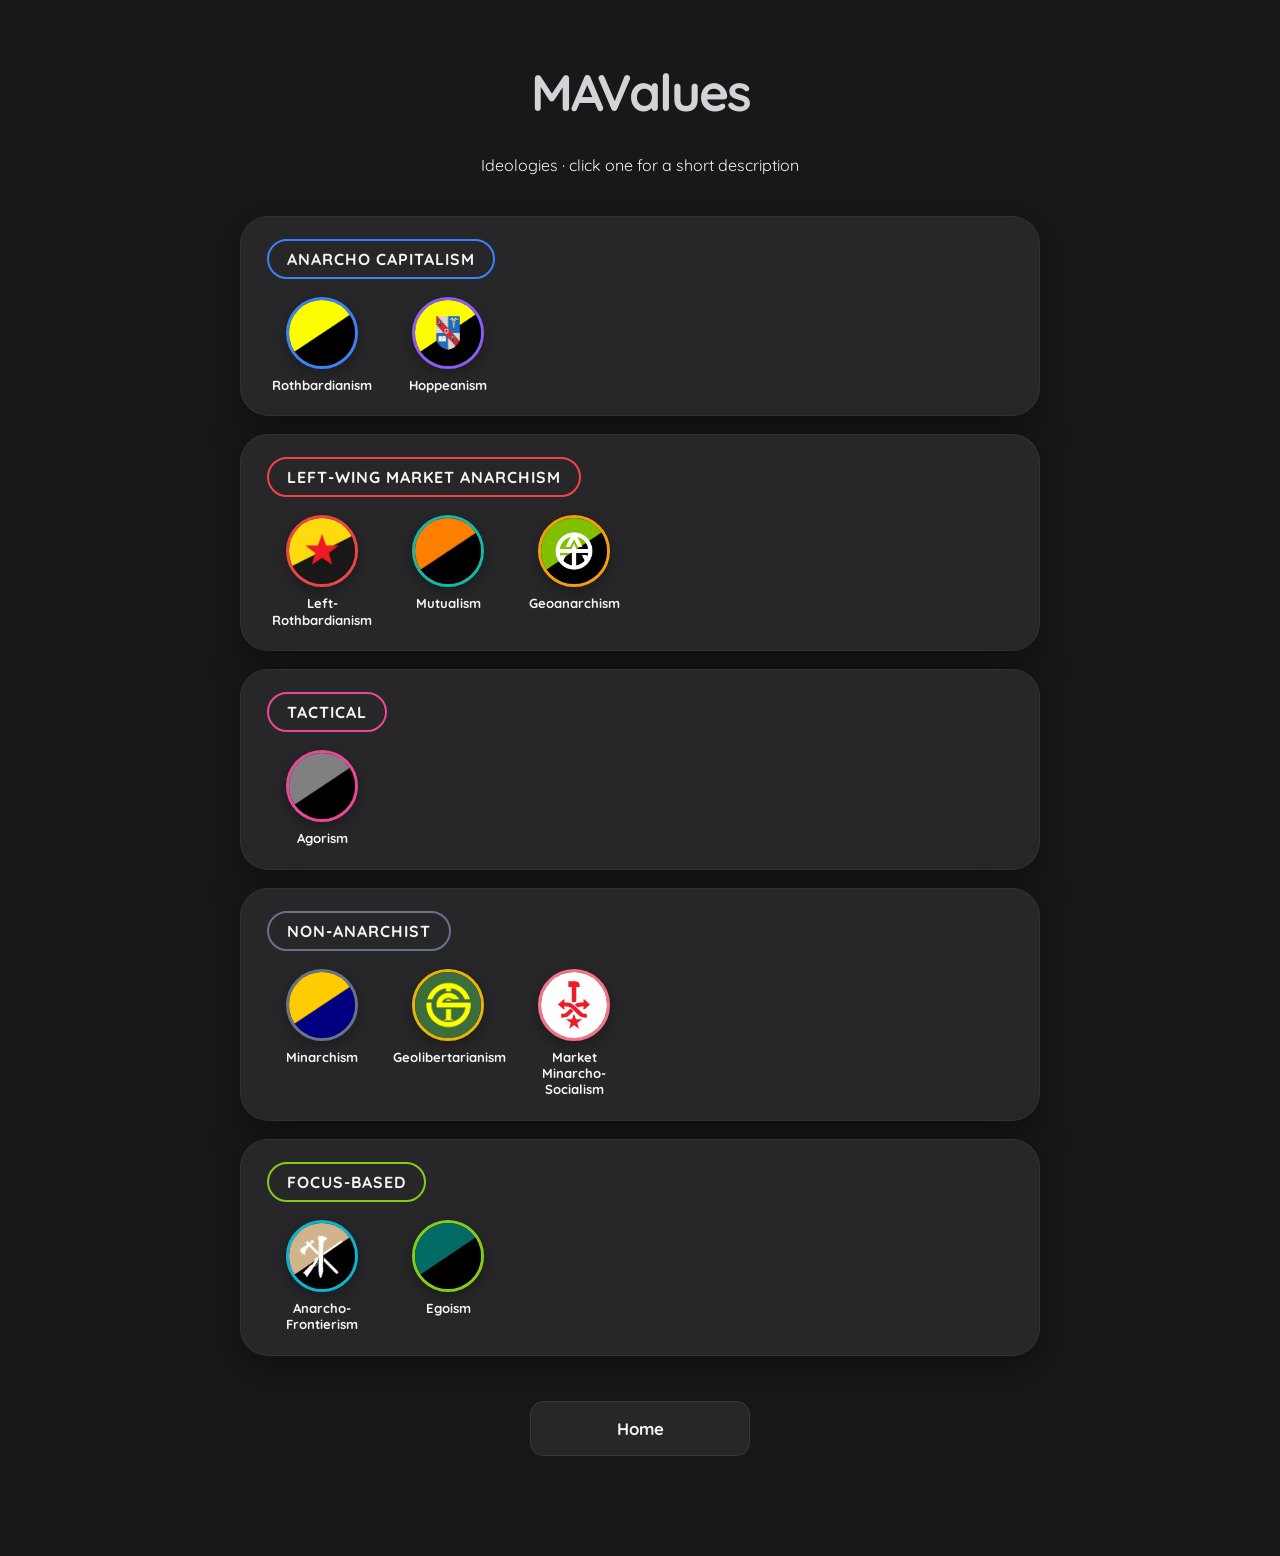
==== commit 7a4615ea: "Refactor ideologies and update ideology names" ====
--- a/ideologies.html
+++ b/ideologies.html
@@ -656,6 +656,17 @@
     border-radius: 50%;
 }
 
+
+/* ---------- Ideologies page: tiles like values.html ---------- */
+.ideology-tile .result-icon {
+    object-fit: cover;
+    border: 3px solid var(--accent-soft);
+    box-sizing: border-box;
+}
+.catalog-card .group-title {
+    margin-bottom: 18px;
+}
+
 </style>
 </head>
 <body>
@@ -685,7 +696,7 @@
 
 const categoryNames = {
     culture: "Culture", property: "Property", financing: "Financing", pricing: "Pricing",
-    capital: "Capital and Wealth", workplace: "Workplace Structure",
+    workplace: "Workplace Structure",
     tactic: "Tactic", communities: "Communities", wage: "Wage Model", focus: "Focus"
 };
 
@@ -712,10 +723,6 @@
         { name: "Cost-Driven Supply & Demand", desc: "In an absolutely free market prices correspond to the cost of production and labour, leaving little to no space for profit, while still relying on supply and demand." },
         { name: "Labour Theory of Value", desc: "Prices should be based on the time of production and the labour needed to produce the product." }
     ],
-    capital: [
-        { name: "Freed Markets", desc: "Capitalism is not free exchange between individuals but a system that needs the state to function; without the state it turns into freed markets." },
-        { name: "Capitalism", desc: "Capitalism is the free exchange between individuals with no state intervention; with the state it turns into cronyism." }
-    ],
     workplace: [
         { name: "Hierarchical", desc: "Hierarchies stay intact: business owners have full control over all of their workers." },
         { name: "Horizontal Self-Employment", desc: "The workplace becomes heterarchical, with workers deciding together about decisions in their own area." },
@@ -755,41 +762,41 @@
 const ideologies = [
     { name: "Rothbardianism", color: "#3b82f6", group: "Anarcho Capitalism",
       desc: "Anarcho-capitalism in the tradition of Murray Rothbard: natural-law property rights, strict Lockean homesteading, and private firms in a fully free market.",
-      profile: { culture: "Moderate", property: "Lockean Homesteading", financing: "Payment for Usage", pricing: "Profit-Based Supply & Demand", capital: "Capitalism", workplace: "Hierarchical", tactic: "Counter Economics", communities: ["Covenant Communities", "Atomic Individualism"], wage: "Traditional Wages" } },
+      profile: { property: "Lockean Homesteading", financing: "Payment for Usage", pricing: "Profit-Based Supply & Demand", workplace: "Hierarchical", tactic: "Counter Economics", communities: ["Covenant Communities", "Atomic Individualism"], wage: "Traditional Wages" } },
     { name: "Hoppeanism", color: "#8b5cf6", group: "Anarcho Capitalism",
       desc: "Anarcho-capitalism in the tradition of Hans-Hermann Hoppe: private property with a strongly traditionalist view of culture and social order.",
-      profile: { culture: "Traditionalist", property: "Lockean Homesteading", financing: "Payment for Usage", pricing: "Profit-Based Supply & Demand", capital: "Capitalism", workplace: "Hierarchical", tactic: "Counter Economics", communities: "Covenant Communities", wage: "Traditional Wages" } },
+      profile: { culture: "Traditionalist", property: "Lockean Homesteading", financing: "Payment for Usage", pricing: "Profit-Based Supply & Demand", workplace: "Hierarchical", tactic: "Counter Economics", communities: "Covenant Communities", wage: "Traditional Wages" } },
     { name: "Left-Rothbardianism", color: "#ef4444", group: "Left-Wing Market Anarchism",
-      desc: "Keeps Rothbardian homesteading and market exchange but pairs them with progressive culture, freed markets and independent, self-managed work.",
-      profile: { culture: "Progressive", property: ["Lockean Homesteading", "Constructive Occupancy"], financing: ["Payment for Usage", "Mutual Credit"], pricing: ["Profit-Based Supply & Demand", "Cost-Driven Supply & Demand"], capital: "Freed Markets", workplace: "Horizontal Self-Employment", tactic: ["Counter Economics", "Gradualism"], communities: ["Atomic Individualism", "Cooperative Communities"], wage: "Profit-based Earnings" } },
+      desc: "Keeps Rothbardian homesteading and market exchange but pairs them with progressive culture and independent, self-managed work.",
+      profile: { culture: "Progressive", property: ["Lockean Homesteading", "Constructive Occupancy"], financing: ["Payment for Usage", "Mutual Credit"], pricing: ["Profit-Based Supply & Demand", "Cost-Driven Supply & Demand"], workplace: "Horizontal Self-Employment", tactic: ["Counter Economics", "Gradualism"], communities: ["Atomic Individualism", "Cooperative Communities"], wage: "Profit-based Earnings" } },
     { name: "Mutualism", color: "#14b8a6", group: "Left-Wing Market Anarchism",
       desc: "Market anarchism built on occupancy-and-use property, worker associations and the idea that prices should reflect the labour put into goods.",
-      profile: { culture: ["Progressive", "Moderate"], property: "Occupancy & Use", financing: "Mutual Credit", pricing: "Labour Theory of Value", capital: "Freed Markets", workplace: ["Democratic Workplace", "Unionism"], tactic: ["Gradualism", "Democracy"], communities: "Cooperative Communities", wage: "Profit-based Earnings" } },
-    { name: "Geoanarchism", color: "#f59e0b", group: "Left-Wing Market Anarchism",
+      profile: { property: "Occupancy & Use", financing: "Mutual Credit", pricing: "Labour Theory of Value", workplace: ["Democratic Workplace", "Unionism"], tactic: ["Gradualism", "Democracy"], communities: "Cooperative Communities", wage: "Profit-based Earnings" } },
+    { name: "Geoanarchism", color: "#f59e0b", group: "Left-Wing Market Anarchism", required: ["financing"],
       desc: "Market anarchism that treats land as a common inheritance and finances public property through a land value tax, as in Georgism.",
-      profile: { culture: "Moderate", property: ["Constructive Occupancy", "Lockean Homesteading"], financing: "Land Value Tax", pricing: ["Profit-Based Supply & Demand", "Cost-Driven Supply & Demand"], capital: "Freed Markets", workplace: "Horizontal Self-Employment", tactic: "Counter Economics", communities: "Cooperative Communities", wage: ["Traditional Wages", "Profit-based Earnings"] } },
+      profile: { property: ["Constructive Occupancy", "Lockean Homesteading"], financing: "Land Value Tax", pricing: ["Profit-Based Supply & Demand", "Cost-Driven Supply & Demand"] } },
     { name: "Agorism", color: "#ec4899", group: "Tactical",
       desc: "A strategy-first ideology: build a stateless society through counter-economics, trading on the black market until the state is starved.",
-      profile: { culture: "Moderate", property: "Occupancy & Use", financing: "Payment for Usage", pricing: "Profit-Based Supply & Demand", capital: "Freed Markets", workplace: "Horizontal Self-Employment", tactic: "Counter Economics", communities: "Atomic Individualism", wage: ["Traditional Wages", "Profit-based Earnings"] } },
+      profile: { property: "Occupancy & Use", financing: "Payment for Usage", pricing: "Profit-Based Supply & Demand", workplace: "Horizontal Self-Employment", tactic: "Counter Economics", communities: "Atomic Individualism" } },
     { name: "Anarcho-Frontierism", color: "#06b6d4", group: "Focus-Based", focus: "Anarcho-Frontierism",
       desc: "Leave Earth and settle as far from civilization as possible for maximum individual freedom. Reached through the Anarcho-Frontierism focus, when your values fit too.",
-      profile: { culture: ["Moderate", "Conservative"], property: "Lockean Homesteading", financing: "Payment for Usage", pricing: "Profit-Based Supply & Demand", capital: "Capitalism", workplace: "Horizontal Self-Employment", tactic: "Counter Economics", communities: "Atomic Individualism", wage: ["Traditional Wages", "Profit-based Earnings"] } },
+      profile: { property: "Lockean Homesteading", financing: "Payment for Usage", pricing: "Profit-Based Supply & Demand", tactic: "Counter Economics", communities: "Atomic Individualism" } },
     { name: "Egoism", color: "#84cc16", group: "Focus-Based", focus: "Egoism",
       desc: "There is no duty or morality; everyone does whatever they feel is right, with no universal right and wrong. Reached through the Egoism focus, when your values fit too.",
-      profile: { culture: ["Progressive", "Moderate"], property: "Lockean Homesteading", financing: "Payment for Usage", pricing: "Profit-Based Supply & Demand", capital: "Capitalism", workplace: "Horizontal Self-Employment", tactic: "Counter Economics", communities: "Atomic Individualism", wage: "Profit-based Earnings" } }
+      profile: { property: "Lockean Homesteading", financing: "Payment for Usage", pricing: "Profit-Based Supply & Demand", tactic: "Counter Economics", communities: "Atomic Individualism" } }
 ];
 
 // Closest non-anarchist ideology (shown separately in the results)
 const nonAnarchistIdeologies = [
     { name: "Minarchism", color: "#64748b", group: "Non-Anarchist",
       desc: "Keeps a minimal state limited to protecting rights (police, courts, defence) and leaves everything else to the free market.",
-      profile: { culture: "Moderate", property: "Lockean Homesteading", financing: "Payment for Usage", pricing: "Profit-Based Supply & Demand", capital: "Capitalism", workplace: "Hierarchical", tactic: "Democracy", communities: ["Atomic Individualism", "Covenant Communities"], wage: "Traditional Wages" } },
-    { name: "Geolibertarianism", color: "#eab308", group: "Non-Anarchist",
+      profile: { property: "Lockean Homesteading", financing: "Payment for Usage", pricing: "Profit-Based Supply & Demand", tactic: "Democracy" } },
+    { name: "Geolibertarianism", color: "#eab308", group: "Non-Anarchist", required: ["financing"],
       desc: "Free markets combined with a state that funds itself through a land value tax, treating natural land as a common inheritance.",
-      profile: { culture: "Moderate", property: ["Constructive Occupancy", "Lockean Homesteading"], financing: "Land Value Tax", pricing: "Profit-Based Supply & Demand", capital: ["Freed Markets", "Capitalism"], workplace: ["Hierarchical", "Horizontal Self-Employment"], tactic: "Democracy", communities: "Cooperative Communities", wage: ["Traditional Wages", "Profit-based Earnings"] } },
-    { name: "Market Socialism", color: "#fb7185", group: "Non-Anarchist",
+      profile: { property: ["Constructive Occupancy", "Lockean Homesteading"], financing: "Land Value Tax", pricing: "Profit-Based Supply & Demand", tactic: "Democracy" } },
+    { name: "Market Minarcho-Socialism", color: "#fb7185", group: "Non-Anarchist",
       desc: "Keeps markets and prices but puts firms under worker or social ownership, usually inside a state.",
-      profile: { culture: "Progressive", property: "Occupancy & Use", financing: "Mutual Credit", pricing: ["Labour Theory of Value", "Cost-Driven Supply & Demand"], capital: "Freed Markets", workplace: ["Democratic Workplace", "Unionism"], tactic: "Democracy", communities: "Cooperative Communities", wage: "Profit-based Earnings" } }
+      profile: { property: "Occupancy & Use", financing: "Mutual Credit", pricing: ["Labour Theory of Value", "Cost-Driven Supply & Demand"], workplace: ["Democratic Workplace", "Unionism"], tactic: "Democracy", communities: "Cooperative Communities", wage: "Profit-based Earnings" } }
 ];
 
 // The ideology groups shown on the Ideologies screen
@@ -800,6 +807,8 @@
       desc: "Markets without a state, combined with a critique of today's capitalism, concern for equality, and more worker-friendly and land-friendly property norms." },
     { name: "Tactical", color: "#ec4899",
       desc: "Ideologies defined mainly by how to reach a free society (the strategy) rather than by a particular property or workplace system." },
+    { name: "Non-Anarchist", color: "#64748b",
+      desc: "Ideologies that keep a state in some form, such as a minimal or democratic one, instead of abolishing it." },
     { name: "Focus-Based", color: "#84cc16",
       desc: "Ideologies defined mainly by the individual's main focus (Egoism or Anarcho-Frontierism) rather than by a particular economic system." }
 ];
@@ -808,19 +817,19 @@
 const people = [
     { name: "Hans-Hermann Hoppe", color: "#8b5cf6",
       desc: "Austrian-school economist and philosopher; anarcho-capitalist known for his argumentation ethics and traditionalist social views.",
-      profile: { culture: "Traditionalist", property: "Lockean Homesteading", financing: "Payment for Usage", pricing: "Profit-Based Supply & Demand", capital: "Capitalism", workplace: "Hierarchical", tactic: "Counter Economics", communities: "Covenant Communities", wage: "Traditional Wages" } },
+      profile: { culture: "Traditionalist", property: "Lockean Homesteading", financing: "Payment for Usage", pricing: "Profit-Based Supply & Demand", workplace: "Hierarchical", tactic: "Counter Economics", communities: "Covenant Communities", wage: "Traditional Wages" } },
     { name: "Murray Rothbard", color: "#3b82f6",
       desc: "Economist and political theorist who founded modern anarcho-capitalism, combining Austrian economics with natural-rights property theory.",
-      profile: { culture: "Moderate", property: "Lockean Homesteading", financing: "Payment for Usage", pricing: "Profit-Based Supply & Demand", capital: "Capitalism", workplace: "Hierarchical", tactic: ["Democracy", "Counter Economics"], communities: ["Covenant Communities", "Atomic Individualism"], wage: "Traditional Wages" } },
+      profile: { culture: "Moderate", property: "Lockean Homesteading", financing: "Payment for Usage", pricing: "Profit-Based Supply & Demand", workplace: "Hierarchical", tactic: ["Democracy", "Counter Economics"], communities: ["Covenant Communities", "Atomic Individualism"], wage: "Traditional Wages" } },
     { name: "Samuel Edward Konkin III", color: "#ec4899",
       desc: "Founder of agorism and the theory of counter-economics as a path to a stateless society (often known as SEK3).",
-      profile: { culture: "Progressive", property: "Lockean Homesteading", financing: "Payment for Usage", pricing: "Profit-Based Supply & Demand", capital: "Freed Markets", workplace: "Horizontal Self-Employment", tactic: "Counter Economics", communities: "Atomic Individualism", wage: ["Traditional Wages", "Profit-based Earnings"] } },
+      profile: { culture: "Progressive", property: "Lockean Homesteading", financing: "Payment for Usage", pricing: "Profit-Based Supply & Demand", workplace: "Horizontal Self-Employment", tactic: "Counter Economics", communities: "Atomic Individualism", wage: ["Traditional Wages", "Profit-based Earnings"] } },
     { name: "Pierre-Joseph Proudhon", color: "#14b8a6",
       desc: "The first self-declared anarchist and father of mutualism, famous for \"property is theft\" and for worker associations.",
-      profile: { culture: "Conservative", property: "Occupancy & Use", financing: "Mutual Credit", pricing: "Labour Theory of Value", capital: "Freed Markets", workplace: ["Democratic Workplace", "Unionism"], tactic: ["Democracy", "Gradualism"], communities: "Cooperative Communities", wage: "Profit-based Earnings" } },
+      profile: { culture: "Conservative", property: "Occupancy & Use", financing: "Mutual Credit", pricing: "Labour Theory of Value", workplace: ["Democratic Workplace", "Unionism"], tactic: ["Democracy", "Gradualism"], communities: "Cooperative Communities", wage: "Profit-based Earnings" } },
     { name: "Benjamin Tucker", color: "#f59e0b",
       desc: "American individualist anarchist and editor of Liberty; defended mutual banking, the labour theory of value and the \"cost the limit of price\" principle.",
-      profile: { culture: "Moderate", property: "Occupancy & Use", financing: "Mutual Credit", pricing: ["Labour Theory of Value", "Cost-Driven Supply & Demand"], capital: "Freed Markets", workplace: "Horizontal Self-Employment", tactic: "Counter Economics", communities: "Cooperative Communities", wage: "Traditional Wages" } }
+      profile: { culture: "Moderate", property: "Occupancy & Use", financing: "Mutual Credit", pricing: ["Labour Theory of Value", "Cost-Driven Supply & Demand"], workplace: "Horizontal Self-Employment", tactic: "Counter Economics", communities: "Cooperative Communities", wage: "Traditional Wages" } }
 ];
 
 // ---------------- Value symbols, ideology flags, placeholders ----------------
@@ -828,11 +837,10 @@
 const valueSymbols = {
     "Progressive": "progressive", "Moderate": "moderate", "Conservative": "conservative", "Traditionalist": "traditionalist",
     "Lockean Homesteading": "lockean homesteading", "Constructive Occupancy": "constructive occupancy", "Occupancy & Use": "occupancy and use",
-    "Payment for Usage": "placeholder", "Mutual Credit": "placeholder", "Land Value Tax": "land-value-tax",
-    "Profit-Based Supply & Demand": "Profit Based Supply and Demand", "Cost-Driven Supply & Demand": "cost driven supply and demand", "Labour Theory of Value": "placeholder",
-    "Freed Markets": "freed markets", "Capitalism": "capitalism",
+    "Payment for Usage": "payment for usage", "Mutual Credit": "mutual credit", "Land Value Tax": "land-value-tax",
+    "Profit-Based Supply & Demand": "Profit Based Supply and Demand", "Cost-Driven Supply & Demand": "cost driven supply and demand", "Labour Theory of Value": "labour theory of value",
     "Hierarchical": "hierarchial", "Horizontal Self-Employment": "horizontal self employment", "Democratic Workplace": "democratic workplace", "Unionism": "unionism",
-    "Counter Economics": "counter economics", "Revolution": "revolution", "Democracy": "democracy", "Gradualism": "placeholder",
+    "Counter Economics": "counter economics", "Revolution": "revolution", "Democracy": "democracy", "Gradualism": "gradualism",
     "Covenant Communities": "covenant communities", "Cooperative Communities": "cooperative communities", "Atomic Individualism": "atomic Individualism",
     "Traditional Wages": "traditional wages", "Profit-based Earnings": "profit based wages"
 };
@@ -842,7 +850,10 @@
 const ideologyFlags = {
     "Rothbardianism": "rothbardianism.png", "Hoppeanism": "hoppeanism.png",
     "Left-Rothbardianism": "left rothbardianism.jpg", "Mutualism": "mutualism.jpg",
-    "Geoanarchism": "geoanarchism.png", "Agorism": "agorism.png"
+    "Geoanarchism": "geoanarchism.png", "Agorism": "agorism.png",
+    "Anarcho-Frontierism": "an-frontierism.png", "Egoism": "egoism.webp",
+    "Minarchism": "minarchism.png", "Geolibertarianism": "geolibertarianism.png",
+    "Market Minarcho-Socialism": "market minarcho-socialism.svg"
 };
 
 // Placeholder flag: dark gray "?" on black background (same style as the placeholder portrait)
@@ -856,6 +867,14 @@
     '<svg xmlns="http://www.w3.org/2000/svg" viewBox="0 0 64 64"><rect width="64" height="64" fill="#000"/>' +
     '<circle cx="32" cy="25" r="11" fill="#3f3f46"/>' +
     '<path d="M10 64c0-14 10-22 22-22s22 8 22 22z" fill="#3f3f46"/></svg>');
+
+// Portraits live in the personalities folder; anyone without a portrait uses the placeholder above
+const personImages = {
+    "Hans-Hermann Hoppe": "hoppe.jpg", "Murray Rothbard": "rothbard.jpg",
+    "Samuel Edward Konkin III": "konkin.jpg", "Pierre-Joseph Proudhon": "proudhon.jpg",
+    "Benjamin Tucker": "tucker.jpg"
+};
+const personSrc = name => personImages[name] ? encodeURI("personalities/" + personImages[name]) : personPlaceholder;
 
 // ---------------- Popup menu (click a value / ideology / person) ----------------
 function openInfo(title, subtitle, desc, color, symbolsHTML) {
@@ -902,7 +921,7 @@
 const openPersonInfo = name => {
     const p = people.find(x => x.name === name);
     if (p) openInfo(p.name, "Person", p.desc, p.color,
-        `<div class="info-symbols"><img class="info-flag info-person" src="${personPlaceholder}" alt=""></div>`);
+        `<div class="info-symbols"><img class="info-flag info-person" src="${personSrc(p.name)}" alt=""></div>`);
 };
 
 // Theme toggle (shared)
@@ -920,16 +939,23 @@
 
 </script>
     <script>
+        const allIdeologies = [...ideologies, ...nonAnarchistIdeologies];
         document.getElementById('catalog').innerHTML = ideologyGroups.map(g => `
             <div class="catalog-card">
-                <button class="catalog-title group-title" data-name="${g.name}" style="border-color:${g.color}">${g.name}</button>
-                <div class="chip-row">
-                    ${ideologies.filter(i => i.group === g.name).map(i => `<button class="chip" data-name="${i.name}" style="border-color:${i.color}">${i.name}</button>`).join('')}
+                <button class="catalog-title group-title" data-group="${g.name}" style="border-color:${g.color}">${g.name}</button>
+                <div class="tile-row">
+                    ${allIdeologies.filter(i => i.group === g.name).map(i => `
+                        <div class="value-tile ideology-tile" data-name="${i.name}">
+                            <img class="result-icon" src="${flagSrc(i.name)}" alt="" style="border-color:${i.color}">
+                            <div class="result-text">${i.name}</div>
+                        </div>`).join('')}
                 </div>
             </div>`).join('');
         document.getElementById('catalog').addEventListener('click', e => {
-            const c = e.target.closest('[data-name]');
-            if (c) openIdeologyInfo(c.dataset.name);
+            const t = e.target.closest('.ideology-tile');
+            if (t) return openIdeologyInfo(t.dataset.name);
+            const g = e.target.closest('[data-group]');
+            if (g) openIdeologyInfo(g.dataset.group);
         });
     </script>
 </body>
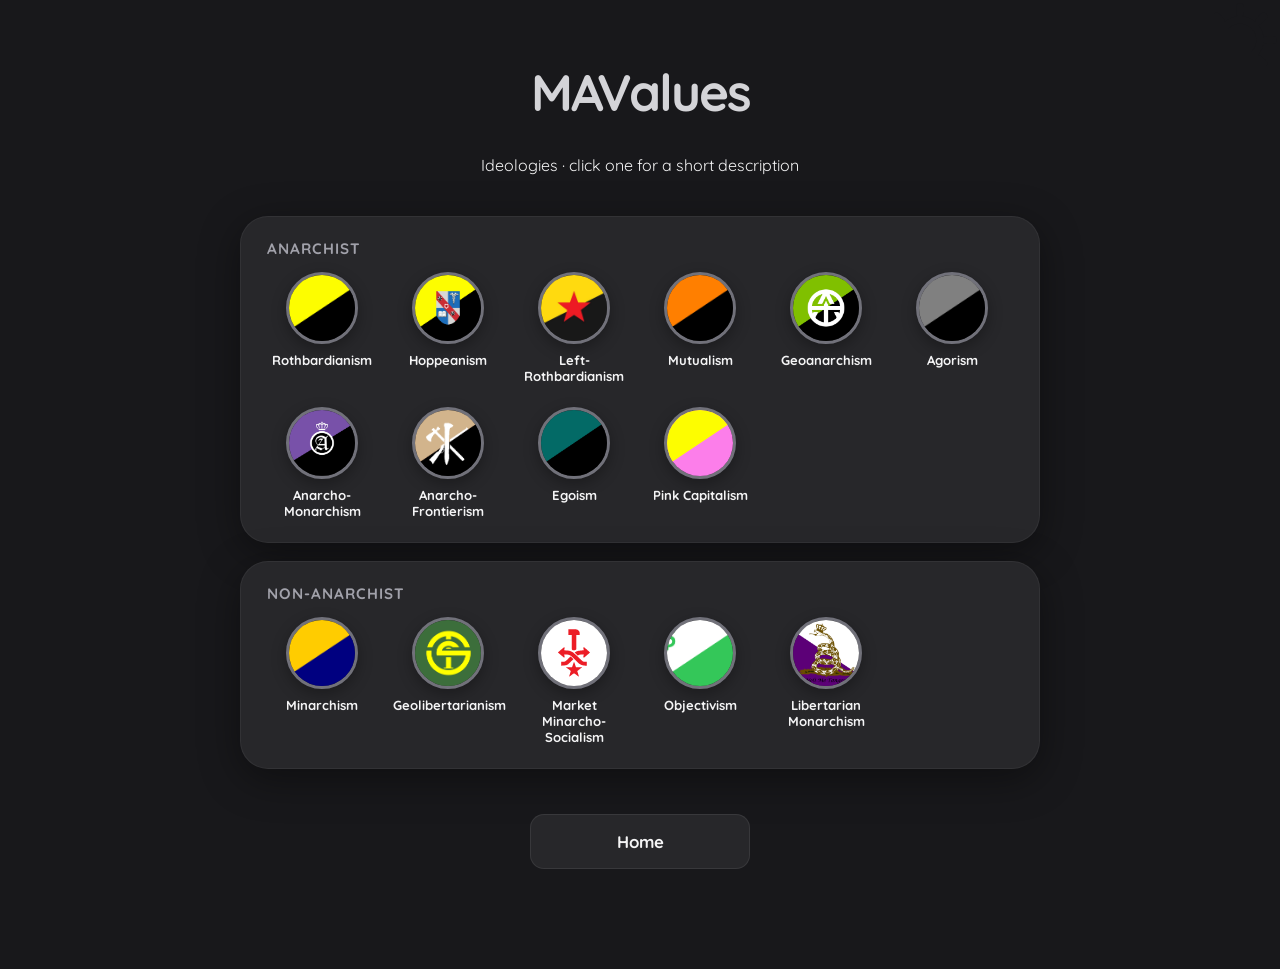
==== commit 2b7d833d: "Refactor ideology categories and descriptions" ====
--- a/ideologies.html
+++ b/ideologies.html
@@ -696,8 +696,7 @@
 
 const categoryNames = {
     culture: "Culture", property: "Property", financing: "Financing", pricing: "Pricing",
-    workplace: "Workplace Structure",
-    tactic: "Tactic", communities: "Communities", wage: "Wage Model", focus: "Focus"
+    workplace: "Workplace Structure", tactic: "Tactic", communities: "Communities", wage: "Wage Model", focus: "Focus"
 };
 
 // Categories and their values + short descriptions
@@ -738,6 +737,7 @@
     communities: [
         { name: "Covenant Communities", desc: "Communities of people with similar culture and interests, each living on their own property within the settlement." },
         { name: "Cooperative Communities", desc: "Communities built around the mutual ownership and financing of public property." },
+        { name: "Symbolic Monarchism", desc: "A loyal community with a symbolic and voluntary king or queen who preserves the culture and cares for the people." },
         { name: "Atomic Individualism", desc: "Everyone lives on their own property and interferes with others only when needed." }
     ],
     wage: [
@@ -750,7 +750,8 @@
 const focusDescriptions = {
     "No Focus": "Living under a free market and having success.",
     "Egoism": "There is no duty or morality; everyone should do whatever they feel is right, with no universal right and wrong.",
-    "Anarcho-Frontierism": "Leaving Earth and settling as far from civilization as possible for maximum individual freedom."
+    "Anarcho-Frontierism": "Leaving Earth and settling as far from civilization as possible for maximum individual freedom.",
+    "Pink Capitalism": "Absolute worldwide LGBTQ rights and culture incorporated into Capitalism."
 };
 
 // Quick lookup: value name -> description
@@ -778,12 +779,18 @@
     { name: "Agorism", color: "#ec4899", group: "Tactical",
       desc: "A strategy-first ideology: build a stateless society through counter-economics, trading on the black market until the state is starved.",
       profile: { property: "Occupancy & Use", financing: "Payment for Usage", pricing: "Profit-Based Supply & Demand", workplace: "Horizontal Self-Employment", tactic: "Counter Economics", communities: "Atomic Individualism" } },
+    { name: "Anarcho-Monarchism", color: "#b45309", group: "Anarcho Capitalism", required: ["communities"],
+      desc: "Stateless society in which a loyal community keeps a symbolic and voluntary king or queen to preserve its culture and care for its people.",
+      profile: { culture: ["Traditionalist", "Conservative"], property: "Lockean Homesteading", financing: "Payment for Usage", pricing: "Profit-Based Supply & Demand", workplace: "Hierarchical", tactic: ["Counter Economics", "Gradualism"], communities: "Symbolic Monarchism", wage: "Traditional Wages" } },
     { name: "Anarcho-Frontierism", color: "#06b6d4", group: "Focus-Based", focus: "Anarcho-Frontierism",
       desc: "Leave Earth and settle as far from civilization as possible for maximum individual freedom. Reached through the Anarcho-Frontierism focus, when your values fit too.",
       profile: { property: "Lockean Homesteading", financing: "Payment for Usage", pricing: "Profit-Based Supply & Demand", tactic: "Counter Economics", communities: "Atomic Individualism" } },
     { name: "Egoism", color: "#84cc16", group: "Focus-Based", focus: "Egoism",
-      desc: "There is no duty or morality; everyone does whatever they feel is right, with no universal right and wrong. Reached through the Egoism focus, when your values fit too.",
-      profile: { property: "Lockean Homesteading", financing: "Payment for Usage", pricing: "Profit-Based Supply & Demand", tactic: "Counter Economics", communities: "Atomic Individualism" } }
+      desc: "There is no duty or morality; everyone should do whatever they feel is right, with no universal right and wrong. Reached through the Egoism focus, when your values fit too.",
+      profile: { property: "Lockean Homesteading", financing: "Payment for Usage", pricing: "Profit-Based Supply & Demand", tactic: "Counter Economics", communities: "Atomic Individualism" } },
+    { name: "Pink Capitalism", color: "#f472b6", group: "Focus-Based", focus: "Pink Capitalism",
+      desc: "Absolute worldwide LGBTQ rights and culture incorporated into Capitalism. Reached through the Pink Capitalism focus, when your values fit too.",
+      profile: { culture: "Progressive", property: "Lockean Homesteading", financing: "Payment for Usage", pricing: "Profit-Based Supply & Demand", tactic: "Counter Economics", communities: "Atomic Individualism" } }
 ];
 
 // Closest non-anarchist ideology (shown separately in the results)
@@ -796,7 +803,13 @@
       profile: { property: ["Constructive Occupancy", "Lockean Homesteading"], financing: "Land Value Tax", pricing: "Profit-Based Supply & Demand", tactic: "Democracy" } },
     { name: "Market Minarcho-Socialism", color: "#fb7185", group: "Non-Anarchist",
       desc: "Keeps markets and prices but puts firms under worker or social ownership, usually inside a state.",
-      profile: { property: "Occupancy & Use", financing: "Mutual Credit", pricing: ["Labour Theory of Value", "Cost-Driven Supply & Demand"], workplace: ["Democratic Workplace", "Unionism"], tactic: "Democracy", communities: "Cooperative Communities", wage: "Profit-based Earnings" } }
+      profile: { property: "Occupancy & Use", financing: "Mutual Credit", pricing: ["Labour Theory of Value", "Cost-Driven Supply & Demand"], workplace: ["Democratic Workplace", "Unionism"], tactic: "Democracy", communities: "Cooperative Communities", wage: "Profit-based Earnings" } },
+    { name: "Objectivism", color: "#38bdf8", group: "Non-Anarchist",
+      desc: "Rational self-interest and laissez-faire capitalism, with a minimal state limited to protecting individual rights.",
+      profile: { property: "Lockean Homesteading", financing: "Payment for Usage", pricing: "Profit-Based Supply & Demand", workplace: "Hierarchical", tactic: "Democracy", wage: "Traditional Wages" } },
+    { name: "Libertarian Monarchism", color: "#c2410c", group: "Non-Anarchist", required: ["communities"],
+      desc: "Free-market libertarianism combined with a symbolic and voluntary monarchy that preserves the culture and cares for the people.",
+      profile: { culture: ["Traditionalist", "Conservative"], property: "Lockean Homesteading", financing: "Payment for Usage", pricing: "Profit-Based Supply & Demand", workplace: "Hierarchical", tactic: "Democracy", communities: "Symbolic Monarchism", wage: "Traditional Wages" } }
 ];
 
 // The ideology groups shown on the Ideologies screen
@@ -841,7 +854,7 @@
     "Profit-Based Supply & Demand": "Profit Based Supply and Demand", "Cost-Driven Supply & Demand": "cost driven supply and demand", "Labour Theory of Value": "labour theory of value",
     "Hierarchical": "hierarchial", "Horizontal Self-Employment": "horizontal self employment", "Democratic Workplace": "democratic workplace", "Unionism": "unionism",
     "Counter Economics": "counter economics", "Revolution": "revolution", "Democracy": "democracy", "Gradualism": "gradualism",
-    "Covenant Communities": "covenant communities", "Cooperative Communities": "cooperative communities", "Atomic Individualism": "atomic Individualism",
+    "Covenant Communities": "covenant communities", "Cooperative Communities": "cooperative communities", "Symbolic Monarchism": "symbolic monarchism", "Atomic Individualism": "atomic Individualism",
     "Traditional Wages": "traditional wages", "Profit-based Earnings": "profit based wages"
 };
 const symbolSrc = name => encodeURI("pictures/" + (valueSymbols[name] || "placeholder") + ".svg");
@@ -853,7 +866,9 @@
     "Geoanarchism": "geoanarchism.png", "Agorism": "agorism.png",
     "Anarcho-Frontierism": "an-frontierism.png", "Egoism": "egoism.webp",
     "Minarchism": "minarchism.png", "Geolibertarianism": "geolibertarianism.png",
-    "Market Minarcho-Socialism": "market minarcho-socialism.svg"
+    "Market Minarcho-Socialism": "market minarcho-socialism.svg",
+    "Anarcho-Monarchism": "anarcho monarchism.png", "Pink Capitalism": "pink capitalism.svg",
+    "Objectivism": "objectivism.png", "Libertarian Monarchism": "libertarian monarchism.png"
 };
 
 // Placeholder flag: dark gray "?" on black background (same style as the placeholder portrait)
@@ -939,23 +954,24 @@
 
 </script>
     <script>
-        const allIdeologies = [...ideologies, ...nonAnarchistIdeologies];
-        document.getElementById('catalog').innerHTML = ideologyGroups.map(g => `
+        const ideologyCategories = [
+            { name: "Anarchist", list: ideologies },
+            { name: "Non-Anarchist", list: nonAnarchistIdeologies }
+        ];
+        document.getElementById('catalog').innerHTML = ideologyCategories.map(c => `
             <div class="catalog-card">
-                <button class="catalog-title group-title" data-group="${g.name}" style="border-color:${g.color}">${g.name}</button>
+                <div class="catalog-title">${c.name}</div>
                 <div class="tile-row">
-                    ${allIdeologies.filter(i => i.group === g.name).map(i => `
+                    ${c.list.map(i => `
                         <div class="value-tile ideology-tile" data-name="${i.name}">
-                            <img class="result-icon" src="${flagSrc(i.name)}" alt="" style="border-color:${i.color}">
+                            <img class="result-icon" src="${flagSrc(i.name)}" alt="">
                             <div class="result-text">${i.name}</div>
                         </div>`).join('')}
                 </div>
             </div>`).join('');
         document.getElementById('catalog').addEventListener('click', e => {
             const t = e.target.closest('.ideology-tile');
-            if (t) return openIdeologyInfo(t.dataset.name);
-            const g = e.target.closest('[data-group]');
-            if (g) openIdeologyInfo(g.dataset.group);
+            if (t) openIdeologyInfo(t.dataset.name);
         });
     </script>
 </body>
